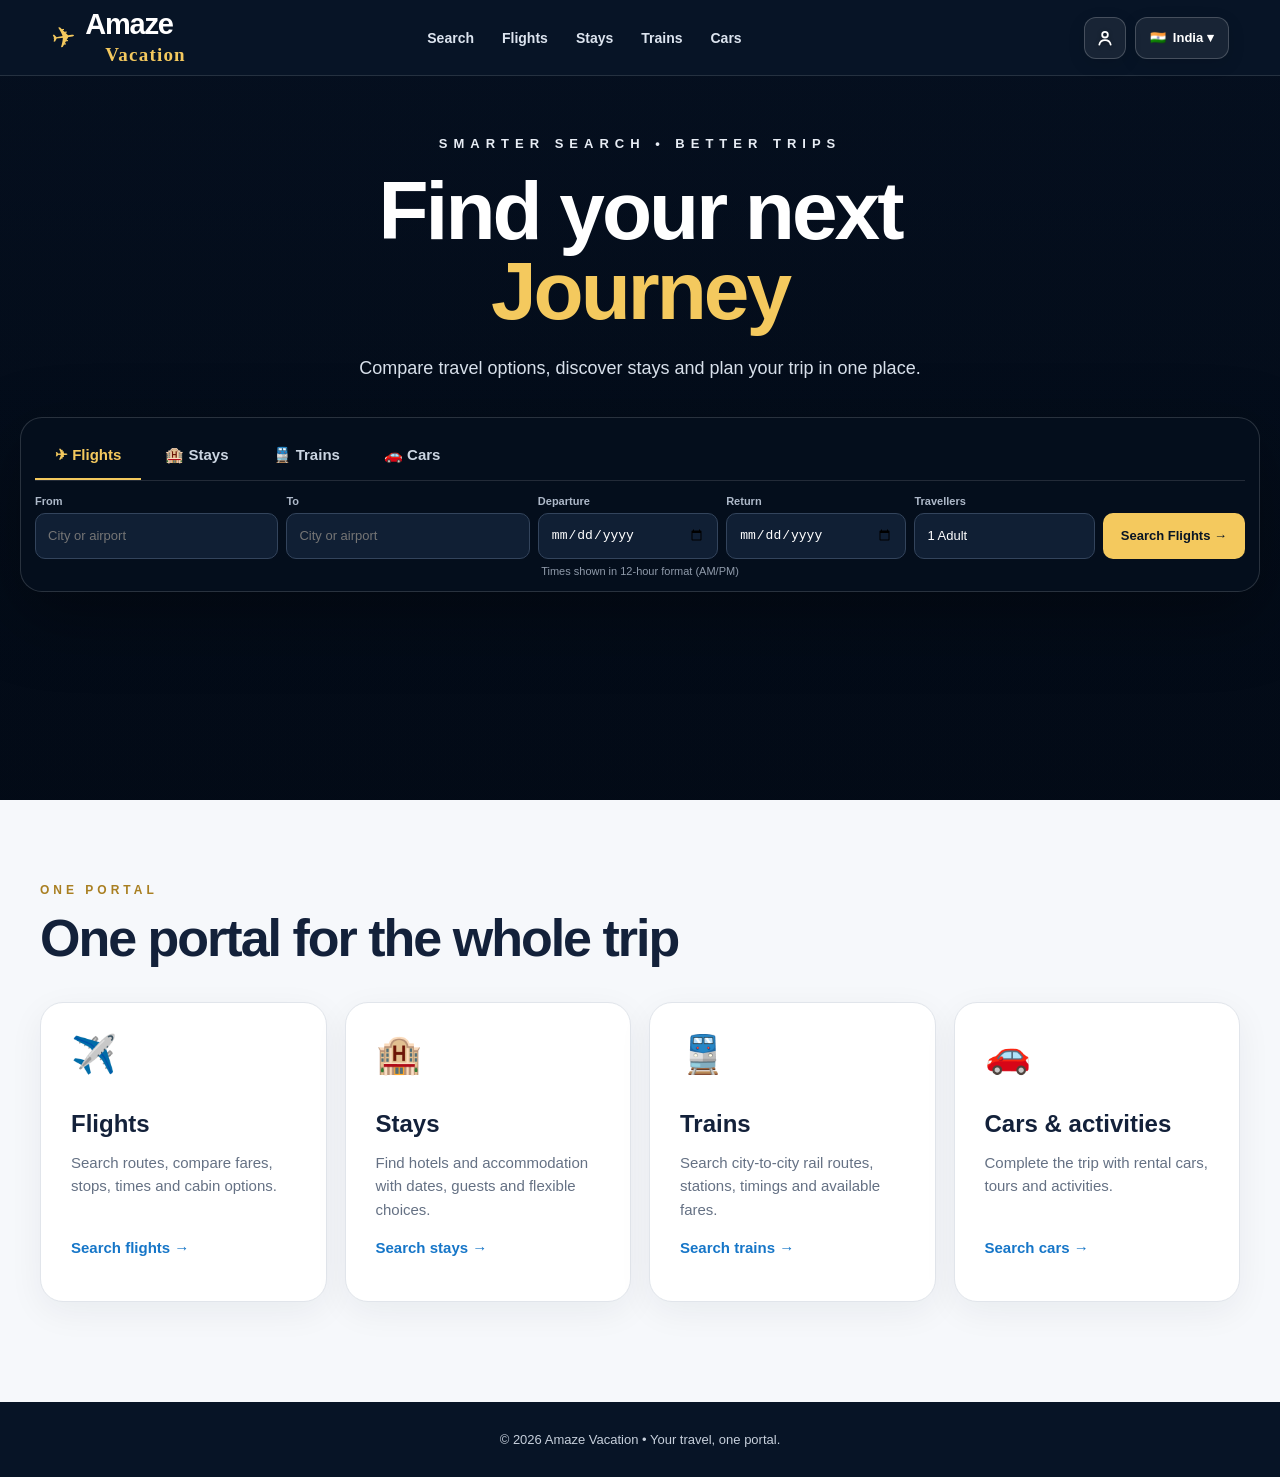
==== index.html @ cb7a3a4a "Add files via upload" ====
<!doctype html>
<html lang="en">
<head>
<meta charset="utf-8">
<meta name="viewport" content="width=device-width,initial-scale=1,viewport-fit=cover">
<title>Amaze Vacation</title>
<style>
*{box-sizing:border-box}
html{scroll-behavior:smooth}
body{margin:0;font-family:Inter,Arial,sans-serif;color:#13213a;background:#f6f8fb;overflow-x:hidden}
.header{height:76px;width:100%;position:absolute;top:0;left:0;z-index:20;background:#071426;color:#fff;border-bottom:1px solid rgba(255,255,255,.12);display:flex;align-items:center;padding:0 clamp(18px,5vw,70px)}
.brand{display:flex;align-items:center;gap:10px;text-decoration:none;color:#fff;min-width:205px}
.brand-plane{font-size:29px;color:#f4c95e;transform:rotate(-8deg)}
.brand-name{display:flex;flex-direction:column;line-height:.95}
.brand-name b{font-size:27px;letter-spacing:-1.2px;line-height:.95}
.brand-name span{font-size:15px;font-weight:800;letter-spacing:2px;color:#f4c95e;margin-top:5px;text-transform:none;line-height:1;font-family:Georgia,"Times New Roman",serif}
.nav{display:flex;gap:28px;margin:auto}
.nav a{color:#dce4ef;text-decoration:none;font-size:14px;font-weight:600}
.nav a:hover{color:#f4c95e}
.header-right{display:flex;gap:10px}
.header-right button{background:transparent;color:#fff;border:1px solid rgba(255,255,255,.18);border-radius:20px;padding:8px 13px}
.menu{display:none;margin-left:auto;border:0;background:transparent;color:#fff;font-size:28px;cursor:pointer;line-height:1;padding:8px}.menu-panel{display:none;position:fixed;top:70px;right:12px;width:min(320px,calc(100vw - 24px));z-index:200;background:rgba(7,20,38,.98);border:1px solid rgba(255,255,255,.16);border-radius:18px;box-shadow:0 24px 55px rgba(0,0,0,.42);padding:12px}.menu-panel.show{display:block}.menu-title{padding:10px 12px 8px;color:#f4c95e;font-size:11px;font-weight:800;letter-spacing:3px;text-transform:uppercase}.menu-link{display:flex;align-items:center;gap:12px;width:100%;padding:13px 12px;border:0;border-radius:11px;background:transparent;color:#edf2f8;text-decoration:none;font-size:14px;font-weight:700;text-align:left;cursor:pointer}.menu-link:hover{background:rgba(255,255,255,.08);color:#f4c95e}.menu-link span:first-child{width:26px;text-align:center;font-size:18px}.menu-divider{height:1px;background:rgba(255,255,255,.10);margin:7px 4px}

.hero{min-height:800px;padding:126px 20px 65px;position:relative;color:#fff;background:#061326;overflow:hidden}
.hero-video{position:absolute;inset:0;width:100%;height:100%;object-fit:cover;z-index:0;pointer-events:none}
.hero:before{content:"";position:absolute;inset:0;background:linear-gradient(180deg,rgba(2,8,18,.30),rgba(2,8,18,.62));z-index:1;pointer-events:none}
.hero:after{content:"";position:absolute;inset:0;background:linear-gradient(180deg,rgba(2,8,18,.04),rgba(2,8,18,.38));z-index:1;pointer-events:none}
.hero-inner{position:relative;z-index:2;max-width:1240px;margin:auto;text-align:center}
.eyebrow{margin:10px 0 20px;color:#e8edf5;font-size:13px;font-weight:700;letter-spacing:6px}
.hero h1{margin:0;font-size:clamp(48px,7vw,82px);line-height:.98;letter-spacing:-3px;font-weight:800}
.hero h1 span{color:#f4c95e}
.hero-sub{max-width:680px;margin:23px auto 34px;color:#d8e0eb;font-size:18px;line-height:1.55}

.search-card{width:100%;background:rgba(5,15,29,.94);border:1px solid rgba(255,255,255,.15);border-radius:22px;padding:14px;box-shadow:0 24px 70px rgba(0,0,0,.35);text-align:left}
.tabs{display:flex;gap:4px;border-bottom:1px solid rgba(255,255,255,.12);margin-bottom:14px}
.tab{flex:0 0 auto;border:0;background:transparent;color:#cbd5e2;padding:14px 20px;font-size:15px;font-weight:700;cursor:pointer;border-bottom:2px solid transparent}
.tab.active{color:#f4c95e;border-bottom-color:#f4c95e}
.form{display:none;gap:8px;align-items:end}
.form.active{display:grid}
.form.flights{grid-template-columns:1.35fr 1.35fr 1fr 1fr 1fr auto}
.form.stays{grid-template-columns:1.8fr 1fr 1fr 1fr auto}
.form.trains{grid-template-columns:1.25fr 1.25fr .9fr .9fr 1.05fr .95fr .95fr .95fr auto}
.form.cars{grid-template-columns:1.5fr 1fr 1fr 1fr auto}
.field label{display:block;color:#aeb9c9;font-size:11px;font-weight:700;margin-bottom:6px}
.field input,.field select{width:100%;height:46px;background:#101f34;border:1px solid #33445c;border-radius:10px;color:#fff;padding:0 12px;font-size:13px;outline:none}
.field input:focus,.field select:focus{border-color:#f4c95e}
.passenger-wrap{position:relative}.passenger-btn{width:100%;height:46px;background:#101f34;border:1px solid #33445c;border-radius:10px;color:#fff;padding:0 12px;font-size:13px;text-align:left;cursor:pointer}.passenger-btn:focus{border-color:#f4c95e;outline:none}.passenger-panel{display:none;position:absolute;top:calc(100% + 6px);left:0;width:290px;z-index:120;background:#fff;color:#14233d;border-radius:14px;border:1px solid #dce2e9;box-shadow:0 18px 40px rgba(0,0,0,.24);padding:14px}.passenger-panel.show{display:block}.passenger-row{display:flex;align-items:center;justify-content:space-between;gap:12px;padding:9px 0;border-bottom:1px solid #edf0f4}.passenger-row:last-of-type{border-bottom:0}.passenger-row strong{display:block;font-size:13px}.passenger-row small{display:block;color:#718096;font-size:10px;margin-top:2px}.passenger-row select{width:95px;height:38px;background:#f7f9fc;border:1px solid #d7dee8;border-radius:8px;color:#14233d;padding:0 8px}.senior-toggle{display:flex;align-items:center;gap:9px;font-size:12px;font-weight:700;margin-top:10px}.senior-toggle input{width:17px;height:17px;accent-color:#b78a2d}.custom-count{margin:0 0 12px;padding:0 0 12px;border-bottom:1px solid #e5e7eb}.custom-count label{display:block;font-size:14px;font-weight:700;margin-bottom:7px;color:#18263d}.custom-count input{width:100%;box-sizing:border-box;padding:13px 14px;border:1px solid #d5dbe5;border-radius:12px;background:#f8fafc;font-size:16px;color:#18263d}.custom-count input:focus{outline:2px solid rgba(226,181,75,.35);border-color:#c89b35}
.passenger-note{font-size:10px;color:#718096;line-height:1.4;margin-top:10px}.passenger-done{width:100%;margin-top:10px;height:36px;border:0;border-radius:8px;background:#f4c95e;color:#081525;font-weight:800;cursor:pointer}
.search-btn{height:46px;border:0;border-radius:10px;background:#f4c95e;color:#081525;font-size:13px;font-weight:800;padding:0 18px;white-space:nowrap;cursor:pointer}

.portal{max-width:1240px;margin:auto;padding:80px 20px 100px}
.portal-kicker{font-size:12px;letter-spacing:4px;color:#a97f21;font-weight:800}
.portal h2{font-size:clamp(36px,5vw,52px);letter-spacing:-2px;margin:10px 0 34px}
.cards{display:grid;grid-template-columns:repeat(4,1fr);gap:18px}
.card{background:#fff;border:1px solid #e1e5eb;border-radius:23px;padding:30px;min-height:300px;box-shadow:0 10px 35px rgba(20,35,58,.06)}
.card .icon{font-size:37px}
.card h3{font-size:24px;margin:34px 0 13px}
.card p{font-size:15px;line-height:1.55;color:#657184;min-height:70px;margin:0 0 18px}
.card a{color:#1676c8;font-size:15px;font-weight:800;text-decoration:none;cursor:pointer}
footer{background:#071426;color:#c7d0dc;text-align:center;padding:30px 20px;font-size:13px}

@media(max-width:900px){
 .nav{display:none}
 .header-right{display:flex;align-items:center;gap:6px;margin-left:auto}
 .menu{display:block;margin-left:2px}
 .hero{padding-top:112px;min-height:auto;padding-bottom:48px}
 .hero-inner{max-width:720px}
 .eyebrow{letter-spacing:4px;font-size:11px}
 .hero h1{font-size:clamp(46px,12vw,64px)}
 .hero-sub{font-size:16px;margin-bottom:28px}
 .form.active,.form.flights,.form.stays,.form.trains,.form.cars{grid-template-columns:1fr 1fr}
 .search-btn{width:100%}
 .cards{grid-template-columns:1fr 1fr}
}
@media(max-width:560px){
 .header{height:70px;padding:0 18px}
 .brand{min-width:0}.brand-plane{font-size:26px}.brand-name b{font-size:24px}.brand-name span{font-size:13px;letter-spacing:1.6px;font-weight:800;margin-top:4px}
 .hero{padding:102px 14px 40px}
 .eyebrow{font-size:9px;letter-spacing:3px;margin-bottom:18px}
 .hero h1{font-size:50px;letter-spacing:-2px}
 .hero-sub{font-size:15px;line-height:1.5}
 .search-card{border-radius:18px;padding:9px}
 .tabs{display:grid;grid-template-columns:repeat(4,1fr);gap:2px}
 .tab{padding:12px 4px;font-size:12px}
 .form.active,.form.flights,.form.stays,.form.trains,.form.cars{grid-template-columns:1fr;gap:9px}
 .field input,.field select,.search-btn{height:48px}
 .portal{padding:58px 18px 75px}
 .portal h2{font-size:36px}
 .cards{grid-template-columns:1fr;gap:14px}
 .card{min-height:auto;padding:27px}
 .card h3{margin-top:23px}
}

.autocomplete{position:relative;width:100%}
.suggestions{display:none;position:absolute;left:0;right:0;top:calc(100% + 5px);z-index:100;background:#fff;color:#14233d;border:1px solid #dce2e9;border-radius:13px;box-shadow:0 16px 35px rgba(0,0,0,.18);overflow:hidden;max-height:280px;overflow-y:auto}
.suggestions.show{display:block}
.suggestion{display:flex;align-items:center;gap:12px;padding:12px 14px;border-bottom:1px solid #edf0f4;cursor:pointer;text-align:left}
.suggestion:last-child{border-bottom:0}
.suggestion:hover,.suggestion.active{background:#f3f6fa}
.suggestion-icon{font-size:20px;width:28px;text-align:center}
.suggestion-main{font-size:14px;font-weight:700;line-height:1.25}
.suggestion-sub{font-size:11px;color:#718096;margin-top:3px}
@media(max-width:560px){
 .suggestions{position:absolute;max-height:245px}
 .suggestion{padding:11px 12px}
}


.first-ac-grid{display:grid;grid-template-columns:repeat(2,minmax(0,1fr));gap:10px}.first-ac-grid select,.first-ac-grid input{width:100%;padding:13px 12px;border:1px solid #dce2e9;border-radius:11px;background:#fff;color:#17233b;font:inherit}.check-option{display:flex;align-items:center;gap:8px;padding:10px 12px;border:1px solid #dce2e9;border-radius:11px;background:#fff;font-size:12px;color:#344054}.check-option input{width:auto}.first-ac-note{font-size:11px;color:#7b8798;margin-top:8px}@media(max-width:700px){.first-ac-grid{grid-template-columns:1fr}}
.time-format-note{grid-column:1/-1;text-align:center;font-size:11px;color:#8f9aaa;margin-top:-2px}

/* Passenger details for the ticket-booking step */
.booking-passenger-page{display:none;position:fixed;inset:0;z-index:500;background:rgba(4,13,27,.82);backdrop-filter:blur(5px);overflow:auto;padding:28px 14px;}
.booking-passenger-card{max-width:760px;margin:20px auto;background:#fff;color:#14233d;border-radius:20px;padding:22px;box-shadow:0 24px 60px rgba(0,0,0,.35);}
.booking-passenger-card h3{margin:0 0 6px;font-size:24px}.booking-passenger-card .booking-sub{margin:0 0 18px;color:#718096;font-size:14px}
.booking-passenger-row{display:grid;grid-template-columns:1.5fr .8fr .8fr;gap:10px;padding:14px 0;border-bottom:1px solid #e9edf2;align-items:end}
.booking-passenger-row:last-child{border-bottom:0}.booking-passenger-row label{display:block;font-size:12px;font-weight:700;color:#516174;margin-bottom:6px}
.booking-passenger-row input,.booking-passenger-row select{width:100%;height:44px;border:1px solid #d7dee7;border-radius:10px;background:#f8fafc;color:#14233d;padding:0 11px;font-size:14px;outline:none;box-sizing:border-box}
.booking-passenger-actions{display:flex;justify-content:flex-end;gap:10px;margin-top:18px}.booking-close,.booking-continue{height:46px;border-radius:10px;padding:0 20px;font-weight:800;cursor:pointer}.booking-close{background:#edf1f5;border:1px solid #d7dee7;color:#26364d}.booking-continue{background:#f4c95e;border:1px solid #e0b548;color:#14233d}
@media(max-width:620px){.booking-passenger-page{padding:12px 8px}.booking-passenger-card{padding:16px;border-radius:16px}.booking-passenger-row{grid-template-columns:1fr 1fr;}.booking-passenger-row .name-field{grid-column:1/-1}.booking-passenger-actions{flex-direction:column}.booking-close,.booking-continue{width:100%}}

/* v19 account + country controls */
.header-right{align-items:center}
.top-account,.top-country{position:relative}
.top-icon-btn,.country-btn{height:40px;display:flex;align-items:center;gap:7px;background:rgba(255,255,255,.04)!important;border:1px solid rgba(255,255,255,.18)!important;color:#fff;border-radius:20px;padding:0 12px;cursor:pointer;font-weight:700}
.top-icon-btn{width:42px;justify-content:center;padding:0;font-size:20px}
.country-btn{min-width:78px;justify-content:center;font-size:14px}
.country-menu{display:none;position:absolute;right:0;top:46px;width:260px;background:#fff;color:#17233b;border-radius:14px;padding:12px;box-shadow:0 20px 45px rgba(0,0,0,.3);border:1px solid #dce2e9;z-index:260}
.country-menu.show{display:block}
.country-menu-title{font-size:12px;font-weight:800;color:#536175;margin:2px 4px 9px}
.country-option{display:flex;align-items:center;gap:9px;padding:9px 7px;border-radius:9px;font-size:13px;font-weight:700;cursor:pointer}
.country-option:hover{background:#f3f6fa}
.country-option input{width:16px;height:16px;accent-color:#c69b3a}
.country-flag{font-size:18px}
.login-modal{display:none;position:fixed;inset:0;z-index:700;background:rgba(3,10,20,.72);backdrop-filter:blur(6px);padding:18px;overflow:auto}
.login-modal.show{display:flex;align-items:center;justify-content:center}
.login-card{width:min(440px,100%);background:#fff;color:#17233b;border-radius:22px;padding:25px;box-shadow:0 30px 80px rgba(0,0,0,.4);position:relative}
.login-card h2{margin:0 0 5px;font-size:28px}.login-card>p{margin:0 0 20px;color:#718096;font-size:13px}
.login-close{position:absolute;right:14px;top:12px;width:36px;height:36px;border:0;background:#f1f4f7;border-radius:50%;font-size:21px;cursor:pointer;color:#40516a}
.auth-socials{display:grid;grid-template-columns:1fr 1fr 1fr;gap:8px;margin-bottom:15px}
.auth-social{height:42px;border:1px solid #d8dfe8;background:#fff;border-radius:10px;font-weight:800;cursor:pointer;color:#1d2b41}
.auth-divider{display:flex;align-items:center;gap:9px;color:#98a2b3;font-size:11px;margin:14px 0}.auth-divider:before,.auth-divider:after{content:"";height:1px;background:#e4e8ee;flex:1}
.auth-field{margin-bottom:11px}.auth-field label{display:block;font-size:11px;font-weight:800;color:#526175;margin-bottom:6px}
.auth-field input,.auth-field select{width:100%;height:44px;border:1px solid #d6dde7;border-radius:10px;background:#f8fafc;color:#17233b;padding:0 11px;font-size:14px;box-sizing:border-box}
.phone-row{display:grid;grid-template-columns:120px 1fr;gap:8px}
.auth-socials{display:block}.auth-social.auth-google{width:100%;height:46px;font-size:14px}
.phone-row{position:relative;grid-template-columns:138px 1fr}.country-code-picker{position:relative;min-width:0}.country-code-trigger{width:100%;height:44px;border:1px solid #d6dde7;border-radius:10px;background:#f8fafc;color:#17233b;padding:0 9px;display:flex;align-items:center;gap:7px;font-size:14px;font-weight:800;cursor:pointer}.country-chevron{margin-left:auto;color:#68778d}.country-code-menu{position:absolute;left:0;top:49px;width:310px;max-width:calc(100vw - 70px);background:#fff;border:1px solid #d6dde7;border-radius:12px;box-shadow:0 18px 45px rgba(0,0,0,.18);padding:8px;z-index:900}.country-search{width:100%;height:40px;border:1px solid #d6dde7;border-radius:9px;padding:0 10px;box-sizing:border-box;font-size:13px;outline:none;margin-bottom:7px}.country-code-list{max-height:220px;overflow:auto}.country-code-option{display:flex;align-items:center;gap:9px;width:100%;border:0;background:#fff;padding:9px 8px;border-radius:8px;text-align:left;cursor:pointer;color:#17233b;font-size:13px}.country-code-option:hover{background:#f3f6fa}.country-code-option .cc-name{flex:1}.country-code-option .cc-code{font-weight:800;color:#68778d}.country-code-empty{padding:15px 8px;color:#718096;font-size:12px;text-align:center}
.auth-submit{width:100%;height:46px;border:0;border-radius:10px;background:#f4c95e;color:#081525;font-weight:900;cursor:pointer;margin-top:4px}
.auth-switch{text-align:center;margin:14px 0 0;font-size:12px;color:#718096}.auth-switch button{border:0;background:none;color:#9b721c;font-weight:900;cursor:pointer}
.auth-message{display:none;margin:0 0 12px;padding:9px 11px;border-radius:9px;background:#eef8f0;color:#27653a;font-size:12px;font-weight:700}
.auth-message.show{display:block}
.user-popover{display:none;position:absolute;right:0;top:46px;width:230px;background:#fff;color:#17233b;border-radius:14px;padding:10px;box-shadow:0 20px 45px rgba(0,0,0,.3);border:1px solid #dce2e9;z-index:260}
.user-popover.show{display:block}.user-popover strong{display:block;font-size:13px;padding:7px}.user-popover small{display:block;color:#718096;padding:0 7px 8px}.user-popover button{width:100%;border:0;background:#f4f6f8;border-radius:9px;padding:10px;cursor:pointer;font-weight:800;color:#29384e}
@media(max-width:900px){
 .header-right{display:flex;gap:6px;margin-left:auto}
 .header-right .country-btn{min-width:50px;padding:0 9px}
 .header-right .country-btn .country-code-label{display:none}
 .header-right .top-icon-btn{width:40px}
 .menu{margin-left:2px}
}
@media(max-width:560px){
 .header-right{gap:5px}
 .top-icon-btn,.country-btn{height:38px}
 .country-menu{right:-40px;width:245px}
 .login-card{padding:21px;border-radius:18px}
 .auth-socials{grid-template-columns:1fr}
 .phone-row{grid-template-columns:105px 1fr}
}


/* v19.1 header controls: keep account + country visible beside the mobile menu */
.header-right{position:relative;z-index:310}
.top-account,.top-country{touch-action:manipulation}
.top-icon-btn,.country-btn{touch-action:manipulation;-webkit-tap-highlight-color:transparent}
@media(max-width:560px){
 .header-right{gap:5px;margin-left:auto}
 .top-icon-btn,.country-btn{height:38px}
 .top-icon-btn{width:40px}
 .country-btn{min-width:40px;width:40px;padding:0}
 .country-btn .country-code-label{display:none}
 .country-menu{right:-36px;top:44px;width:min(250px,calc(100vw - 24px))}
 .user-popover{right:-8px;top:44px;width:min(230px,calc(100vw - 24px))}
}

/* v20 — polished top account + country controls */
.header{
  padding-left:clamp(18px,4vw,56px);
  padding-right:clamp(18px,4vw,56px);
}
.header-right{
  margin-left:auto;
  display:flex;
  align-items:center;
  justify-content:flex-end;
  gap:9px;
  flex:0 0 auto;
}
.top-account,.top-country{
  position:relative;
  display:flex;
  align-items:center;
}
.top-icon-btn,.country-btn{
  box-sizing:border-box;
  height:42px;
  min-height:42px;
  border-radius:12px!important;
  background:rgba(255,255,255,.07)!important;
  border:1px solid rgba(255,255,255,.20)!important;
  box-shadow:0 5px 18px rgba(0,0,0,.10);
  transition:background .18s ease,border-color .18s ease,transform .18s ease;
}
.top-icon-btn:hover,.country-btn:hover{
  background:rgba(255,255,255,.13)!important;
  border-color:rgba(244,201,94,.65)!important;
  transform:translateY(-1px);
}
.top-icon-btn{
  width:42px!important;
  padding:0!important;
  justify-content:center;
}
.user-svg{
  width:20px;
  height:20px;
  fill:none;
  stroke:#fff!important;
  color:#fff!important;
  stroke-width:2.15;
  stroke-linecap:round;
  stroke-linejoin:round;
  filter:drop-shadow(0 1px 2px rgba(0,0,0,.35));
}
.country-btn{
  width:auto!important;
  min-width:94px!important;
  padding:0 13px!important;
  justify-content:center;
  gap:7px;
  font-size:13px!important;
  font-weight:700;
}
.selected-flag,.country-flag{line-height:1}
.country-menu,.user-popover{
  top:50px!important;
  right:0!important;
  border-radius:14px!important;
  box-shadow:0 22px 55px rgba(0,0,0,.34)!important;
}
.country-menu{
  width:270px!important;
  padding:11px!important;
}
.country-menu-title{
  padding:5px 7px 9px;
  margin:0!important;
  border-bottom:1px solid #edf0f4;
}
.country-option{
  min-height:42px;
  padding:8px 9px!important;
  margin-top:3px;
  border-radius:10px!important;
  font-size:13px!important;
  transition:background .15s ease;
}
.country-option:hover{background:#f4f7fa!important}
.country-option input.country-check{
  appearance:none;
  -webkit-appearance:none;
  width:17px!important;
  height:17px!important;
  min-width:17px;
  margin:0!important;
  border:1.5px solid #b8c2cf;
  border-radius:50%;
  background:#fff;
  position:relative;
  cursor:pointer;
}
.country-option input.country-check:checked{
  border-color:#c69b3a;
  background:#fff;
}
.country-option input.country-check:checked:after{
  content:"";
  position:absolute;
  width:7px;
  height:7px;
  border-radius:50%;
  background:#c69b3a;
  top:3.5px;
  left:3.5px;
}
.user-popover{
  width:250px!important;
  padding:12px!important;
}
.user-popover strong{padding:7px 8px 3px!important}
.user-popover small{padding:0 8px 10px!important}
.user-popover button{
  border:1px solid #e2e7ed!important;
  background:#f6f8fa!important;
  transition:.15s ease;
}
.user-popover button:hover{
  background:#edf2f6!important;
  border-color:#cfd8e2!important;
}
@media(max-width:900px){
  .nav{display:none}
  .header-right{gap:7px}
  .country-btn{
    min-width:42px!important;
    width:42px!important;
    padding:0!important;
  }
  .country-code-label{display:none!important}
}
@media(max-width:560px){
  .header{
    height:70px;
    padding-left:14px;
    padding-right:10px;
  }
  .brand{min-width:0;gap:7px}
  .brand-plane{font-size:24px}
  .brand-name b{font-size:22px}
  .brand-name span{font-size:12px;letter-spacing:1.4px;margin-top:4px;font-weight:800}
  .header-right{gap:6px}
  .top-icon-btn,.country-btn{height:38px!important;min-height:38px}
  .top-icon-btn{width:38px!important}
  .country-btn{width:38px!important;min-width:38px!important}
  .menu{
    margin-left:2px!important;
    padding:6px!important;
    font-size:27px;
  }
  .country-menu{
    top:46px!important;
    right:-7px!important;
    width:min(270px,calc(100vw - 20px))!important;
  }
  .user-popover{
    top:46px!important;
    right:-2px!important;
    width:min(245px,calc(100vw - 20px))!important;
  }
}


/* v25 — brand lockup + reliable mobile account menu */
.brand-name{align-items:flex-start!important;line-height:1!important}
.brand-name b{display:block!important;font-size:29px!important;line-height:.92!important}
.brand-name span{display:block!important;margin-top:7px!important;margin-left:20px!important;font-size:19px!important;font-weight:900!important;letter-spacing:1.2px!important;line-height:1!important;font-family:Georgia,"Times New Roman",serif!important;color:#f4c95e!important}
.user-popover{z-index:9999!important;pointer-events:auto!important}
.top-account{z-index:10000!important;pointer-events:auto!important}
.top-icon-btn{position:relative!important;display:flex!important;align-items:center!important;justify-content:center!important;pointer-events:auto!important;z-index:10001!important;cursor:pointer!important;touch-action:manipulation!important;-webkit-tap-highlight-color:transparent}
@media(max-width:560px){
 .brand-name b{font-size:23px!important}
 .brand-name span{font-size:16px!important;margin-top:6px!important;margin-left:15px!important;letter-spacing:1px!important}
 .user-popover{z-index:9999!important}
}
</style>
</head>
<body>

<header class="header">
 <a class="brand" href="#">
  <span class="brand-plane">✈</span>
  <span class="brand-name"><b>Amaze</b><span>Vacation</span></span>
 </a>
 <nav class="nav">
  <a href="#search">Search</a><a href="#flights-card">Flights</a><a href="#stays-card">Stays</a><a href="#trains-card">Trains</a><a href="#cars-card">Cars</a>
 </nav>
 <div class="header-right">
  <div class="top-account">
   <button class="top-icon-btn" id="account-toggle" aria-label="User Login" aria-expanded="false" type="button">
    <svg class="user-svg" viewBox="0 0 24 24" aria-hidden="true" focusable="false">
      <circle cx="12" cy="8" r="3.4"></circle>
      <path d="M5.2 20c.7-3.5 3.1-5.4 6.8-5.4s6.1 1.9 6.8 5.4"></path>
    </svg>
  </button>
   <div class="user-popover" id="user-popover" aria-hidden="true">
    <strong id="account-name">Welcome</strong>
    <small id="account-status">Login to manage your trips</small>
    <div class="account-actions">
      <button id="account-login-action" type="button">Login</button>
      <button id="account-signup-action" type="button">Sign Up</button>
      <button id="account-logout-action" type="button" hidden>Logout</button>
    </div>
   </div>
  </div>
  <div class="top-country">
   <button class="country-btn" id="country-toggle" aria-label="Select country"><span id="selected-flag">🇮🇳</span><span class="country-code-label" id="selected-country-name"> India ▾</span></button>
   <div class="country-menu" id="country-menu" aria-hidden="true">
    <div class="country-menu-title">Select country</div>
    <label class="country-option"><input type="checkbox" class="country-check" value="IN" checked><span class="country-flag">🇮🇳</span><span>India (+91)</span></label>
    <label class="country-option"><input type="checkbox" class="country-check" value="US"><span class="country-flag">🇺🇸</span><span>United States (+1)</span></label>
    <label class="country-option"><input type="checkbox" class="country-check" value="GB"><span class="country-flag">🇬🇧</span><span>United Kingdom (+44)</span></label>
    <label class="country-option"><input type="checkbox" class="country-check" value="AE"><span class="country-flag">🇦🇪</span><span>UAE (+971)</span></label>
    <label class="country-option"><input type="checkbox" class="country-check" value="SG"><span class="country-flag">🇸🇬</span><span>Singapore (+65)</span></label>
    <label class="country-option"><input type="checkbox" class="country-check" value="AU"><span class="country-flag">🇦🇺</span><span>Australia (+61)</span></label>
   </div>
  </div>
 </div>
 <button class="menu" id="menu-toggle" aria-label="Menu" aria-expanded="false">☰</button>
 <div class="menu-panel" id="menu-panel" aria-hidden="true">
  <div class="menu-title">Amaze Vacation</div>
  <button class="menu-link" data-menu-tab="flights"><span>✈️</span><span>Flights</span></button>
  <button class="menu-link" data-menu-tab="stays"><span>🏨</span><span>Stays & Hotels</span></button>
  <button class="menu-link" data-menu-tab="trains"><span>🚆</span><span>Trains</span></button>
  <button class="menu-link" data-menu-tab="cars"><span>🚗</span><span>Cars & Activities</span></button>
  <div class="menu-divider"></div>
  <button class="menu-link" data-menu-action="trips"><span>🧳</span><span>My Trips</span></button>
  <button class="menu-link" data-menu-action="deals"><span>🏷️</span><span>Travel Deals</span></button>
  <button class="menu-link" data-menu-action="help"><span>❓</span><span>Help & Support</span></button>
 </div>
</header>

<section class="hero" id="search">
 <video class="hero-video" autoplay muted loop playsinline preload="auto" aria-hidden="true">
  <source src="hero-background.mp4" type="video/mp4">
 </video>
 <div class="hero-inner">
  <p class="eyebrow">SMARTER SEARCH • BETTER TRIPS</p>
  <h1>Find your next<br><span>Journey</span></h1>
  <p class="hero-sub">Compare travel options, discover stays and plan your trip in one place.</p>

  <div class="search-card">
   <div class="tabs">
    <button class="tab active" data-tab="flights">✈ Flights</button>
    <button class="tab" data-tab="stays">🏨 Stays</button>
    <button class="tab" data-tab="trains">🚆 Trains</button>
    <button class="tab" data-tab="cars">🚗 Cars</button>
   </div>

   <div class="form flights active" id="form-flights">
    <div class="field"><label>From</label><div class="autocomplete" data-type="airport"><input autocomplete="off" placeholder="City or airport"><div class="suggestions"></div></div></div>
    <div class="field"><label>To</label><div class="autocomplete" data-type="airport"><input autocomplete="off" placeholder="City or airport"><div class="suggestions"></div></div></div>
    <div class="field"><label>Departure</label><input type="date"></div>
    <div class="field"><label>Return</label><input type="date"></div>
    <div class="field"><label>Travellers</label><div class="passenger-wrap">
      <button type="button" class="passenger-btn" id="flight-passenger-btn">1 Adult</button>
      <div class="passenger-panel" id="flight-passenger-panel">
        <div class="passenger-row"><div><strong>Adults</strong></div><select id="flight-adults"></select></div>
        <div class="custom-count" id="flight-adults-custom" style="display:none"><label>Number of adults</label><input id="flight-adults-custom-input" type="number" min="11" max="50" inputmode="numeric" placeholder="Enter 11–50"></div>
        <div class="passenger-row"><div><strong>Children</strong></div><select id="flight-children"></select></div>
        <div class="custom-count" id="flight-children-custom" style="display:none"><label>Number of children</label><input id="flight-children-custom-input" type="number" min="11" max="50" inputmode="numeric" placeholder="Enter 11–50"></div>
        <div class="passenger-row"><div><strong>Senior citizen</strong></div><select id="flight-senior"></select></div>
        <div class="custom-count" id="flight-senior-custom" style="display:none"><label>Number of senior citizens</label><input id="flight-senior-custom-input" type="number" min="11" max="50" inputmode="numeric" placeholder="Enter 11–50"></div>
        <div class="passenger-note">Adults, children and senior citizens can be selected separately. Up to 10 can be selected in each category; use Custom for more.</div>
        <button type="button" class="passenger-done" id="flight-passenger-done">Done</button>
      </div>
    </div></div>
    <button class="search-btn">Search Flights →</button>
    <div class="time-format-note">Times shown in 12-hour format (AM/PM)</div>
   </div>

   <div class="form stays" id="form-stays">
    <div class="field"><label>Destination</label><div class="autocomplete" data-type="city"><input autocomplete="off" placeholder="City, country or landmark"><div class="suggestions"></div></div></div>
    <div class="field"><label>Check-in</label><input type="date"></div>
    <div class="field"><label>Check-out</label><input type="date"></div>
    <div class="field"><label>Guests</label><div class="passenger-wrap">
      <button type="button" class="passenger-btn" id="stay-passenger-btn">2 Adults</button>
      <div class="passenger-panel" id="stay-passenger-panel">
        <div class="passenger-row"><div><strong>Adults</strong></div><select id="stay-adults"></select></div>
        <div class="custom-count" id="stay-adults-custom" style="display:none"><label>Number of adults</label><input id="stay-adults-custom-input" type="number" min="11" max="50" inputmode="numeric" placeholder="Enter 11–50"></div>
        <div class="passenger-row"><div><strong>Children</strong></div><select id="stay-children"></select></div>
        <div class="custom-count" id="stay-children-custom" style="display:none"><label>Number of children</label><input id="stay-children-custom-input" type="number" min="11" max="50" inputmode="numeric" placeholder="Enter 11–50"></div>
        <div class="passenger-row"><div><strong>Senior citizen</strong></div><select id="stay-senior"></select></div>
        <div class="custom-count" id="stay-senior-custom" style="display:none"><label>Number of senior citizens</label><input id="stay-senior-custom-input" type="number" min="11" max="50" inputmode="numeric" placeholder="Enter 11–50"></div>
        <div class="passenger-note">Adults, children and senior citizens can be selected separately. Up to 10 can be selected in each category; use Custom for more.</div>
        <button type="button" class="passenger-done" id="stay-passenger-done">Done</button>
      </div>
    </div></div>
    <button class="search-btn">Search Stays →</button>
   </div>

   <div class="form trains" id="form-trains">
    <div class="field"><label>From</label><div class="autocomplete" data-type="station"><input autocomplete="off" placeholder="City or station"><div class="suggestions"></div></div></div>
    <div class="field"><label>To</label><div class="autocomplete" data-type="station"><input autocomplete="off" placeholder="City or station"><div class="suggestions"></div></div></div>
    <div class="field"><label>Journey date</label><input type="date"></div>
    <div class="field"><label>Return date</label><input type="date"></div>
    <div class="field"><label>Travellers</label><div class="passenger-wrap">
      <button type="button" class="passenger-btn" id="train-passenger-btn">1 Adult</button>
      <div class="passenger-panel" id="train-passenger-panel">
        <div class="passenger-row"><div><strong>Adults</strong></div><select id="train-adults"></select></div>
        <div class="custom-count" id="train-adults-custom" style="display:none"><label>Number of adults</label><input id="train-adults-custom-input" type="number" min="11" max="50" inputmode="numeric" placeholder="Enter 11–50"></div>
        <div class="passenger-row"><div><strong>Children</strong></div><select id="train-children"></select></div>
        <div class="custom-count" id="train-children-custom" style="display:none"><label>Number of children</label><input id="train-children-custom-input" type="number" min="11" max="50" inputmode="numeric" placeholder="Enter 11–50"></div>
        <div class="passenger-row"><div><strong>Senior citizen</strong></div><select id="train-senior"></select></div>
        <div class="custom-count" id="train-senior-custom" style="display:none"><label>Number of senior citizens</label><input id="train-senior-custom-input" type="number" min="11" max="50" inputmode="numeric" placeholder="Enter 11–50"></div>
        <div class="passenger-note">Adults, children and senior citizens can be selected separately. Up to 10 can be selected in each category; use Custom for more. Final passenger limits depend on the live railway booking provider.</div>
        <button type="button" class="passenger-done" id="train-passenger-done">Done</button>
      </div>
    </div></div>
    <div class="field"><label>Class</label><select id="train-class"><option>All Classes</option><option>1A — First AC</option><option>2A — Second AC</option><option>3A — Third AC</option><option>3E — AC 3 Economy</option><option>SL — Sleeper</option><option>CC — AC Chair Car</option><option>EC — Executive Chair Car</option><option>2S — Second Sitting</option></select></div>
    <div class="field"><label>Quota</label><select id="train-quota"><option>General</option><option>Tatkal</option><option>Premium Tatkal</option><option>Ladies</option><option>Lower Berth / Senior Citizen</option><option>Divyaang</option><option>Foreign Tourist</option></select></div>
    <div class="field"><label>Berth</label><select id="train-berth"><option>No Preference</option><option>Lower</option><option>Middle</option><option>Upper</option><option>Side Lower</option><option>Side Upper</option></select></div>
    <div class="field first-ac-only" id="first-ac-options" style="display:none;grid-column:1/-1">
      <label>1A First AC Preferences</label>
      <div class="first-ac-grid">
        <select id="first-ac-accommodation" aria-label="1A accommodation"><option>Accommodation: No Preference</option><option>Cabin — 4 Berth</option><option>Coupe — 2 Berth</option></select>
        <select id="first-ac-reservation" aria-label="1A reservation preference"><option>Reservation: No Preference</option><option>At least 1 Lower Berth</option><option>At least 2 Lower Berths</option><option>Same Cabin / Coupe for all passengers</option></select>
        <label class="check-option"><input type="checkbox" id="first-ac-auto-upgrade"> Consider for Auto Upgradation</label>
        <label class="check-option"><input type="checkbox" id="first-ac-confirm"> Book only if Confirmed Berths are allotted</label>
        <input id="first-ac-coach" placeholder="Preferred Coach (optional)" aria-label="Preferred coach">
      </div>
      <div class="first-ac-note">Cabin/coupe allocation is subject to availability and railway allotment rules.</div>
    </div>
    <button class="search-btn">Search Trains →</button>
    <div class="time-format-note">Times shown in 12-hour format (AM/PM)</div>
   </div>

   <div class="form cars" id="form-cars">
    <div class="field"><label>Pick-up</label><div class="autocomplete" data-type="city"><input autocomplete="off" placeholder="City or airport"><div class="suggestions"></div></div></div>
    <div class="field"><label>Pick-up date</label><input type="date"></div>
    <div class="field"><label>Drop-off date</label><input type="date"></div>
    <div class="field"><label>Car type</label><select><option>Any car</option><option>Economy</option><option>SUV</option></select></div>
    <button class="search-btn">Search Cars →</button>
   </div>
  </div>
 </div>
</section>

<section class="portal">
 <span class="portal-kicker">ONE PORTAL</span>
 <h2>One portal for the whole trip</h2>
 <div class="cards">
  <article class="card" id="flights-card"><div class="icon">✈️</div><h3>Flights</h3><p>Search routes, compare fares, stops, times and cabin options.</p><a data-open="flights">Search flights →</a></article>
  <article class="card" id="stays-card"><div class="icon">🏨</div><h3>Stays</h3><p>Find hotels and accommodation with dates, guests and flexible choices.</p><a data-open="stays">Search stays →</a></article>
  <article class="card" id="trains-card"><div class="icon">🚆</div><h3>Trains</h3><p>Search city-to-city rail routes, stations, timings and available fares.</p><a data-open="trains">Search trains →</a></article>
  <article class="card" id="cars-card"><div class="icon">🚗</div><h3>Cars & activities</h3><p>Complete the trip with rental cars, tours and activities.</p><a data-open="cars">Search cars →</a></article>
 </div>
</section>

<div class="login-modal" id="login-modal" aria-hidden="true">
 <div class="login-card" role="dialog" aria-modal="true" aria-labelledby="login-title">
  <button class="login-close" id="login-close" aria-label="Close">×</button>
  <h2 id="login-title">Welcome to Amaze</h2>
  <p id="login-subtitle">Login or create your account to manage trips.</p>
  <div class="auth-message" id="auth-message"></div>
  <div class="auth-socials">
   <button class="auth-social auth-google" id="google-signup" type="button">G&nbsp; Continue with Google</button>
  </div>
  <div class="auth-divider"><span>or use your phone number</span></div>
  <form id="auth-form">
   <div class="auth-field"><label for="auth-name">Full name</label><input id="auth-name" type="text" placeholder="Your name"></div>
   <div class="auth-field" id="auth-email-field"><label for="auth-email">Gmail / Email</label><input id="auth-email" type="email" placeholder="you@gmail.com"></div>
   <div class="auth-field"><label for="auth-phone">Phone number</label>
    <div class="phone-row">
     <div class="country-code-picker" id="phone-country-picker">
      <button type="button" class="country-code-trigger" id="auth-country-trigger" aria-expanded="false"><span id="auth-country-flag">🇮🇳</span><span id="auth-country-code">+91</span><span class="country-chevron">⌄</span></button>
      <div class="country-code-menu" id="auth-country-menu" hidden>
       <input id="auth-country-search" class="country-search" type="search" placeholder="Search country name or code…" autocomplete="off">
       <div class="country-code-list" id="auth-country-list"></div>
      </div>
     </div>
     <input id="auth-phone" type="tel" inputmode="tel" placeholder="Phone number">
    </div>
   </div>
   <button class="auth-submit" id="auth-submit" type="submit">Create account</button>
  </form>
  <div class="auth-switch"><span id="auth-switch-text">New to Amaze?</span> <button type="button" id="auth-mode-toggle">Create account</button></div>
 </div>
</div>

<footer>© 2026 Amaze Vacation • Your travel, one portal.</footer>

<script>
const tabs=document.querySelectorAll(".tab");
const forms=document.querySelectorAll(".form");

function activate(name){
  tabs.forEach(t=>t.classList.toggle("active",t.dataset.tab===name));
  forms.forEach(f=>f.classList.toggle("active",f.classList.contains(name)));
}
tabs.forEach(t=>t.addEventListener("click",()=>activate(t.dataset.tab)));
document.querySelectorAll("[data-open]").forEach(a=>a.addEventListener("click",()=>{
  activate(a.dataset.open);
  document.getElementById("search").scrollIntoView({behavior:"smooth"});
}));

// Mobile menu
const menuToggle=document.getElementById("menu-toggle");
const menuPanel=document.getElementById("menu-panel");
function closeMenu(){menuPanel.classList.remove("show");menuPanel.setAttribute("aria-hidden","true");menuToggle.setAttribute("aria-expanded","false");}
menuToggle.addEventListener("click",e=>{e.stopPropagation();const open=!menuPanel.classList.contains("show");menuPanel.classList.toggle("show",open);menuPanel.setAttribute("aria-hidden",String(!open));menuToggle.setAttribute("aria-expanded",String(open));});
document.querySelectorAll("[data-menu-tab]").forEach(btn=>btn.addEventListener("click",()=>{activate(btn.dataset.menuTab);closeMenu();document.getElementById("search").scrollIntoView({behavior:"smooth"});}));
document.querySelectorAll("[data-menu-action]").forEach(btn=>btn.addEventListener("click",()=>{
  const action=btn.dataset.menuAction; closeMenu();
  if(action==='trips') alert("My Trips will show your bookings and trip details.");
  if(action==='deals') alert("Travel Deals will show available offers and fare deals.");
  if(action==='help') alert("Help & Support: booking, payments, cancellations and travel assistance.");
}));
document.addEventListener("click",e=>{if(menuPanel.classList.contains("show")&&!menuPanel.contains(e.target)&&e.target!==menuToggle)closeMenu();});

/* Global location databases
   Airports: OpenFlights global airport dataset (city, country, IATA/ICAO).
   Indian trains: Indian-Railway-Data station directory (station code, name, state).
   Data is fetched once and cached locally; the small fallback list keeps the UI usable if a source is unavailable.
*/
const SOURCES={
 airport:'https://raw.githubusercontent.com/jpatokal/openflights/master/data/airports.dat',
 station:'https://raw.githubusercontent.com/prasenjit-27/Indian-Railway-Data/main/stations.json'
};
const DATA={airport:[],station:[],city:[]};
const FALLBACK={
 airport:[
  ['Delhi','DEL','India','✈️'],['Mumbai','BOM','India','✈️'],['Bengaluru','BLR','India','✈️'],['Hyderabad','HYD','India','✈️'],
  ['Chennai','MAA','India','✈️'],['Kolkata','CCU','India','✈️'],['Goa','GOI','India','✈️'],['Dubai','DXB','United Arab Emirates','✈️'],
  ['Singapore','SIN','Singapore','✈️'],['London','LHR','United Kingdom','✈️'],['Paris','CDG','France','✈️'],['New York','JFK','United States','✈️']
 ],
 station:[
  ['New Delhi','NDLS','Delhi','🚆'],['Mumbai Central','MMCT','Maharashtra','🚆'],['Howrah','HWH','West Bengal','🚆'],
  ['Chhatrapati Shivaji Maharaj Terminus','CSMT','Maharashtra','🚆'],['Kanpur Central','CNB','Uttar Pradesh','🚆'],['Jaipur','JP','Rajasthan','🚆']
 ]
};
DATA.airport=[...FALLBACK.airport]; DATA.station=[...FALLBACK.station];
const airportSeen=new Set();
const citySeen=new Set();
function rebuildCities(){
 DATA.city=[]; citySeen.clear();
 for(const a of DATA.airport){
   const key=(a[0]+'|'+a[1]).toLowerCase();
   if(!citySeen.has(key)){citySeen.add(key);DATA.city.push([a[0],a[1],'','🏨']);}
 }
}
rebuildCities();
function parseCSVLine(line){
 const out=[];let cur='',q=false;
 for(let i=0;i<line.length;i++){const c=line[i];if(c==='"'){if(q&&line[i+1]==='"'){cur+='"';i++;}else q=!q;}else if(c===','&&!q){out.push(cur);cur='';}else cur+=c;}out.push(cur);return out;}
async function loadLocations(){
 try{
  const [aRes,sRes]=await Promise.all([fetch(SOURCES.airport,{cache:'force-cache'}),fetch(SOURCES.station,{cache:'force-cache'})]);
  if(aRes.ok){
   const txt=await aRes.text();
   const parsed=[]; const seen=new Set();
   txt.split(/\r?\n/).forEach(line=>{
    if(!line.trim())return; const x=parseCSVLine(line); const city=x[2],country=x[3],iata=x[4],icao=x[5],name=x[1];
    if(!city||!country||(!iata&&!icao))return;
    const key=(city+'|'+country+'|'+(iata||icao)).toLowerCase(); if(seen.has(key))return; seen.add(key);
    parsed.push([city,iata||icao,country,'✈️',name,icao]);
   });
   if(parsed.length>500) DATA.airport=parsed;
  }
  if(sRes.ok){
   const arr=await sRes.json(); const parsed=[]; const seen=new Set();
   for(const s of arr){const name=s.name||'',code=s.code||'',state=s.state||'',address=s.address||''; if(!name||!code)continue; const key=(name+'|'+code).toLowerCase(); if(seen.has(key))continue; seen.add(key); parsed.push([name,code,state||address||'India','🚆']);}
   if(parsed.length>1000) DATA.station=parsed;
  }
  rebuildCities();
  localStorage.setItem('amaze_airports_v1',JSON.stringify(DATA.airport));
  localStorage.setItem('amaze_stations_v1',JSON.stringify(DATA.station));
 }catch(e){
  try{
   const a=JSON.parse(localStorage.getItem('amaze_airports_v1')||'null'); if(Array.isArray(a)&&a.length>500) DATA.airport=a;
   const s=JSON.parse(localStorage.getItem('amaze_stations_v1')||'null'); if(Array.isArray(s)&&s.length>1000) DATA.station=s;
   rebuildCities();
  }catch(_){/* fallback remains */}
 }
}
loadLocations();

const REMOTE_GEO={cities:new Map(),countries:new Map()};
const REMOTE_GEO_URL='https://countries.dev';
async function fetchWorldCities(query){
  const q=query.trim(); if(q.length<2) return [];
  const key=q.toLowerCase(); if(REMOTE_GEO.cities.has(key)) return REMOTE_GEO.cities.get(key);
  try{
    const r=await fetch(`${REMOTE_GEO_URL}/cities?q=${encodeURIComponent(q)}&limit=10`,{cache:'force-cache'});
    if(!r.ok) return [];
    const data=await r.json();
    const arr=(Array.isArray(data)?data:(data.data||data.cities||[])).map(x=>[
      x.name||x.city||x.cityName||'',
      '',
      x.countryName||x.country||x.country_name||x.countryCode||'',
      '🏙️',
      x.adminName||x.admin||x.region||x.state||''
    ]).filter(x=>x[0]);
    REMOTE_GEO.cities.set(key,arr); return arr;
  }catch(_){return []}
}
async function fetchWorldCountries(query){
  const q=query.trim(); if(q.length<2) return [];
  const key=q.toLowerCase(); if(REMOTE_GEO.countries.has(key)) return REMOTE_GEO.countries.get(key);
  try{
    const r=await fetch(`${REMOTE_GEO_URL}/name/${encodeURIComponent(q)}`,{cache:'force-cache'});
    if(!r.ok) return [];
    const data=await r.json();
    const arr=(Array.isArray(data)?data:(data.data||[])).map(x=>[
      x.name||'', x.alpha2Code||x.cca2||'', x.region||'', '🌍', x.capital||''
    ]).filter(x=>x[0]);
    REMOTE_GEO.countries.set(key,arr); return arr;
  }catch(_){return []}
}
function setupAutocomplete(box){
  const type=box.dataset.type, input=box.querySelector('input'), list=box.querySelector('.suggestions');
  let active=-1, timer=null, requestId=0;
  const isWorldSearch=type==='city';
  function localMatches(q){
    const query=q.trim().toLowerCase();
    return DATA[type].filter(x=>(x[0]+' '+x[1]+' '+x[2]+' '+(x[4]||'')+' '+(x[5]||'')).toLowerCase().includes(query)).slice(0,8);
  }
  function draw(matches){
    list.innerHTML='';
    matches.slice(0,10).forEach((x,i)=>{
      const row=document.createElement('div'); row.className='suggestion';
      const label=x[1] ? `${x[0]} (${x[1]})` : x[0];
      const sub=x[2]||''; const extra=x[4] ? ` • ${x[4]}` : '';
      row.innerHTML=`<span class="suggestion-icon">${x[3]||'🏙️'}</span><span><div class="suggestion-main">${esc(label)}</div><div class="suggestion-sub">${esc(sub+extra)}</div></span>`;
      row.addEventListener('mousedown',e=>{
        e.preventDefault();
        input.value=x[1] ? `${x[0]} (${x[1]})` : x[0];
        input.dataset.code=x[1]||''; input.dataset.country=x[2]||'';
        list.classList.remove('show');
      });
      list.appendChild(row);
    });
    list.classList.toggle('show',matches.length>0); active=-1;
  }
  async function render(q=''){
    const query=q.trim();
    if(!query){draw(localMatches(''));return;}
    const id=++requestId;
    let matches=localMatches(query);
    if(isWorldSearch && query.length>=2){
      const [cities,countries]=await Promise.all([fetchWorldCities(query),fetchWorldCountries(query)]);
      if(id!==requestId)return;
      const seen=new Set(matches.map(x=>(x[0]+'|'+x[1]+'|'+x[2]).toLowerCase()));
      for(const x of countries.concat(cities)){
        const k=(x[0]+'|'+x[1]+'|'+x[2]).toLowerCase();
        if(!seen.has(k)){seen.add(k);matches.push(x)}
      }
    }
    draw(matches);
  }
  input.addEventListener('focus',()=>render(input.value));
  input.addEventListener('input',()=>{clearTimeout(timer);timer=setTimeout(()=>render(input.value),120)});
  input.addEventListener('keydown',e=>{
    const rows=[...list.querySelectorAll('.suggestion')];
    if(!list.classList.contains('show')||!rows.length)return;
    if(e.key==='ArrowDown'){e.preventDefault();active=(active+1)%rows.length;}
    if(e.key==='ArrowUp'){e.preventDefault();active=(active-1+rows.length)%rows.length;}
    if(e.key==='Enter'&&active>=0){e.preventDefault();rows[active].dispatchEvent(new MouseEvent('mousedown'));return;}
    if(e.key==='Escape')list.classList.remove('show');
    rows.forEach((r,i)=>r.classList.toggle('active',i===active));
  });
  document.addEventListener('mousedown',e=>{if(!box.contains(e.target))list.classList.remove('show')});
}
document.querySelectorAll('.autocomplete').forEach(setupAutocomplete);
document.querySelectorAll(".autocomplete").forEach(setupAutocomplete);
// Customer-facing travel times: always display 12-hour format with AM/PM.
function formatTravelTime(time, dateOnly=false){
  if(!time) return "";
  const m=String(time).trim().match(/^(\d{1,2}):(\d{2})/);
  if(!m) return time;
  let h=Number(m[1]), min=m[2];
  const suffix=h>=12?"PM":"AM";
  h=h%12||12;
  return `${String(h).padStart(2,"0")}:${min} ${suffix}`;
}
function formatTravelTimeRange(departure, arrival, nextDay=false){
  const d=formatTravelTime(departure), a=formatTravelTime(arrival);
  return nextDay ? `${d} → ${a} +1 day` : `${d} → ${a}`;
}
// Use these helpers whenever live flight/train API results are rendered:
// formatTravelTime(apiTime) or formatTravelTimeRange(depTime, arrTime, isNextDay).

const flightAdults=document.getElementById("flight-adults");
const flightChildren=document.getElementById("flight-children");
const flightSenior=document.getElementById("flight-senior");
for(let i=1;i<=10;i++){
  flightAdults.insertAdjacentHTML("beforeend",`<option value="${i}">${i}</option>`);
  flightChildren.insertAdjacentHTML("beforeend",`<option value="${i}">${i}</option>`);
  flightSenior.insertAdjacentHTML("beforeend",`<option value="${i}">${i}</option>`);
}
flightChildren.insertAdjacentHTML("afterbegin",`<option value="0" selected>0</option>`);
flightSenior.insertAdjacentHTML("afterbegin",`<option value="0" selected>0</option>`);
flightAdults.insertAdjacentHTML("beforeend",`<option value="custom">Custom</option>`);
flightChildren.insertAdjacentHTML("beforeend",`<option value="custom">Custom</option>`);
flightSenior.insertAdjacentHTML("beforeend",`<option value="custom">Custom</option>`);
const flightAdultsCustom=document.getElementById("flight-adults-custom");
const flightChildrenCustom=document.getElementById("flight-children-custom");
const flightSeniorCustom=document.getElementById("flight-senior-custom");
const flightAdultsCustomInput=document.getElementById("flight-adults-custom-input");
const flightChildrenCustomInput=document.getElementById("flight-children-custom-input");
const flightSeniorCustomInput=document.getElementById("flight-senior-custom-input");
const flightPassengerBtn=document.getElementById("flight-passenger-btn");
const flightPassengerPanel=document.getElementById("flight-passenger-panel");
function flightPassengerCount(select,input,fallback){
  if(select.value==='custom'){
    const n=Number(input.value);
    return Number.isFinite(n) && n>=11 ? Math.min(50,Math.floor(n)) : fallback;
  }
  return Number(select.value||fallback);
}
function syncFlightCustom(select,box,input){
  const isCustom=select.value==='custom';
  box.style.display=isCustom?'block':'none';
  if(isCustom && !input.value) input.value='11';
}
function updateFlightPassengerSummary(){
  const a=flightPassengerCount(flightAdults,flightAdultsCustomInput,1);
  const c=flightPassengerCount(flightChildren,flightChildrenCustomInput,0);
  const sc=flightPassengerCount(flightSenior,flightSeniorCustomInput,0);
  const parts=[`${a} Adult${a===1?'':'s'}`];
  if(c) parts.push(`${c} Child${c===1?'':'ren'}`);
  if(sc) parts.push(`${sc} Senior${sc===1?'':'s'}`);
  flightPassengerBtn.textContent=parts.join(", ");
}
flightPassengerBtn.addEventListener("click",()=>flightPassengerPanel.classList.toggle("show"));
flightAdults.addEventListener("change",()=>{syncFlightCustom(flightAdults,flightAdultsCustom,flightAdultsCustomInput);updateFlightPassengerSummary();});
flightChildren.addEventListener("change",()=>{syncFlightCustom(flightChildren,flightChildrenCustom,flightChildrenCustomInput);updateFlightPassengerSummary();});
flightSenior.addEventListener("change",()=>{syncFlightCustom(flightSenior,flightSeniorCustom,flightSeniorCustomInput);updateFlightPassengerSummary();});
[flightAdultsCustomInput,flightChildrenCustomInput,flightSeniorCustomInput].forEach(el=>el.addEventListener("input",updateFlightPassengerSummary));
document.getElementById("flight-passenger-done").addEventListener("click",()=>flightPassengerPanel.classList.remove("show"));
syncFlightCustom(flightAdults,flightAdultsCustom,flightAdultsCustomInput);
syncFlightCustom(flightChildren,flightChildrenCustom,flightChildrenCustomInput);
syncFlightCustom(flightSenior,flightSeniorCustom,flightSeniorCustomInput);

const stayAdults=document.getElementById("stay-adults");
const stayChildren=document.getElementById("stay-children");
const staySenior=document.getElementById("stay-senior");
for(let i=1;i<=10;i++) stayAdults.insertAdjacentHTML("beforeend",`<option value="${i}"${i===2?' selected':''}>${i}</option>`);
for(let i=1;i<=10;i++) stayChildren.insertAdjacentHTML("beforeend",`<option value="${i}">${i}</option>`);
stayChildren.insertAdjacentHTML("afterbegin",`<option value="0" selected>0</option>`);
for(let i=1;i<=10;i++) staySenior.insertAdjacentHTML("beforeend",`<option value="${i}">${i}</option>`);
staySenior.insertAdjacentHTML("afterbegin",`<option value="0" selected>0</option>`);
stayAdults.insertAdjacentHTML("beforeend",`<option value="custom">Custom</option>`);
stayChildren.insertAdjacentHTML("beforeend",`<option value="custom">Custom</option>`);
staySenior.insertAdjacentHTML("beforeend",`<option value="custom">Custom</option>`);
const stayAdultsCustom=document.getElementById("stay-adults-custom");
const stayChildrenCustom=document.getElementById("stay-children-custom");
const staySeniorCustom=document.getElementById("stay-senior-custom");
const stayAdultsCustomInput=document.getElementById("stay-adults-custom-input");
const stayChildrenCustomInput=document.getElementById("stay-children-custom-input");
const staySeniorCustomInput=document.getElementById("stay-senior-custom-input");
const stayPassengerBtn=document.getElementById("stay-passenger-btn");
const stayPassengerPanel=document.getElementById("stay-passenger-panel");
function updateStayPassengerSummary(){
  const a=selectedPassengerCount(stayAdults,stayAdultsCustomInput,2);
  const c=selectedPassengerCount(stayChildren,stayChildrenCustomInput,0);
  const sc=selectedPassengerCount(staySenior,staySeniorCustomInput,0);
  const parts=[`${a} Adult${a===1?'':'s'}`];
  if(c) parts.push(`${c} Child${c===1?'':'ren'}`);
  if(sc) parts.push(`${sc} Senior${sc===1?'':'s'}`);
  stayPassengerBtn.textContent=parts.join(", ");
}
stayPassengerBtn.addEventListener("click",()=>stayPassengerPanel.classList.toggle("show"));
stayAdults.addEventListener("change",()=>{syncCustomPassenger(stayAdults,stayAdultsCustom,stayAdultsCustomInput);updateStayPassengerSummary();});
stayChildren.addEventListener("change",()=>{syncCustomPassenger(stayChildren,stayChildrenCustom,stayChildrenCustomInput);updateStayPassengerSummary();});
staySenior.addEventListener("change",()=>{syncCustomPassenger(staySenior,staySeniorCustom,staySeniorCustomInput);updateStayPassengerSummary();});
[stayAdultsCustomInput,stayChildrenCustomInput,staySeniorCustomInput].forEach(el=>el.addEventListener("input",updateStayPassengerSummary));
document.getElementById("stay-passenger-done").addEventListener("click",()=>stayPassengerPanel.classList.remove("show"));
syncCustomPassenger(stayAdults,stayAdultsCustom,stayAdultsCustomInput);
syncCustomPassenger(stayChildren,stayChildrenCustom,stayChildrenCustomInput);
syncCustomPassenger(staySenior,staySeniorCustom,staySeniorCustomInput);

const trainAdults=document.getElementById("train-adults");
const trainChildren=document.getElementById("train-children");
const trainSenior=document.getElementById("train-senior");
for(let i=1;i<=10;i++){
  trainAdults.insertAdjacentHTML("beforeend",`<option value="${i}">${i}</option>`);
  trainChildren.insertAdjacentHTML("beforeend",`<option value="${i}">${i}</option>`);
}
trainAdults.insertAdjacentHTML("beforeend",`<option value="custom">Custom</option>`);
trainChildren.insertAdjacentHTML("afterbegin",`<option value="0" selected>0</option>`);
trainChildren.insertAdjacentHTML("beforeend",`<option value="custom">Custom</option>`);
for(let i=1;i<=10;i++) trainSenior.insertAdjacentHTML("beforeend",`<option value="${i}">${i}</option>`);
trainSenior.insertAdjacentHTML("afterbegin",`<option value="0" selected>0</option>`);
trainSenior.insertAdjacentHTML("beforeend",`<option value="custom">Custom</option>`);
const trainAdultsCustom=document.getElementById("train-adults-custom");
const trainChildrenCustom=document.getElementById("train-children-custom");
const trainAdultsCustomInput=document.getElementById("train-adults-custom-input");
const trainChildrenCustomInput=document.getElementById("train-children-custom-input");
const trainSeniorCustom=document.getElementById("train-senior-custom");
const trainSeniorCustomInput=document.getElementById("train-senior-custom-input");
const trainPassengerBtn=document.getElementById("train-passenger-btn");
const trainPassengerPanel=document.getElementById("train-passenger-panel");
function selectedPassengerCount(select,input,fallback){
  if(select.value==='custom'){
    const n=Number(input.value);
    return Number.isFinite(n) && n>=11 ? Math.min(50,Math.floor(n)) : fallback;
  }
  return Number(select.value||fallback);
}
function syncCustomPassenger(select,box,input){
  const isCustom=select.value==='custom';
  box.style.display=isCustom?'block':'none';
  if(isCustom && !input.value) input.value='11';
}
function updateTrainPassengerSummary(){
  const a=selectedPassengerCount(trainAdults,trainAdultsCustomInput,1);
  const c=selectedPassengerCount(trainChildren,trainChildrenCustomInput,0);
  const sc=selectedPassengerCount(trainSenior,trainSeniorCustomInput,0);
  const parts=[`${a} Adult${a===1?'':'s'}`];
  if(c) parts.push(`${c} Child${c===1?'':'ren'}`);
  if(sc) parts.push(`${sc} Senior${sc===1?'':'s'}`);
  trainPassengerBtn.textContent=parts.join(", ");
}
trainPassengerBtn.addEventListener("click",()=>trainPassengerPanel.classList.toggle("show"));
trainAdults.addEventListener("change",()=>{syncCustomPassenger(trainAdults,trainAdultsCustom,trainAdultsCustomInput);updateTrainPassengerSummary();});
trainChildren.addEventListener("change",()=>{syncCustomPassenger(trainChildren,trainChildrenCustom,trainChildrenCustomInput);updateTrainPassengerSummary();});
trainSenior.addEventListener("change",()=>{syncCustomPassenger(trainSenior,trainSeniorCustom,trainSeniorCustomInput);updateTrainPassengerSummary();});
[trainAdultsCustomInput,trainChildrenCustomInput,trainSeniorCustomInput].forEach(el=>el.addEventListener("input",updateTrainPassengerSummary));
document.getElementById("train-passenger-done").addEventListener("click",()=>trainPassengerPanel.classList.remove("show"));
syncCustomPassenger(trainAdults,trainAdultsCustom,trainAdultsCustomInput);
syncCustomPassenger(trainChildren,trainChildrenCustom,trainChildrenCustomInput);
syncCustomPassenger(trainSenior,trainSeniorCustom,trainSeniorCustomInput);
document.addEventListener("mousedown",e=>{
  if(!e.target.closest("#train-passenger-panel") && !e.target.closest("#train-passenger-btn")) trainPassengerPanel.classList.remove("show");
  if(!e.target.closest("#flight-passenger-panel") && !e.target.closest("#flight-passenger-btn")) flightPassengerPanel.classList.remove("show");
  if(!e.target.closest("#stay-passenger-panel") && !e.target.closest("#stay-passenger-btn")) stayPassengerPanel.classList.remove("show");
});


const trainClass=document.getElementById("train-class");
const firstAcOptions=document.getElementById("first-ac-options");
function toggleFirstAc(){ firstAcOptions.style.display = trainClass.value.startsWith("1A") ? "block" : "none"; }
trainClass.addEventListener("change",toggleFirstAc); toggleFirstAc();

// Ticket-booking passenger details: age and gender are selected here, not in the traveller summary.
const bookingPage=document.getElementById("booking-passenger-page");
const bookingList=document.getElementById("booking-passenger-list");
const trainSearchBtn=[...document.querySelectorAll("#form-trains .search-btn")][0];

function goToResults(type){
  const form=document.getElementById(`form-${type}`);
  if(!form) return;
  const values=[];
  form.querySelectorAll('input,select').forEach(el=>{
    if(el.type==='checkbox') return;
    if(el.value && el.id && !el.id.includes('-custom-input')) values.push(`${encodeURIComponent(el.id)}=${encodeURIComponent(el.value)}`);
  });
  const url=`${type}-results.html?${values.join('&')}`;
  window.location.href=url;
}
const flightSearchBtn=document.querySelector('#form-flights .search-btn');
const staySearchBtn=document.querySelector('#form-stays .search-btn');
if(flightSearchBtn) flightSearchBtn.addEventListener('click',()=>goToResults('flights'));
if(staySearchBtn) staySearchBtn.addEventListener('click',()=>goToResults('stays'));

function addPassengerFields(label,index){
  const row=document.createElement("div"); row.className="booking-passenger-row";
  row.innerHTML=`
    <div class="name-field"><label>${label} ${index}</label><input type="text" placeholder="Full name" autocomplete="name"></div>
    <div><label>Age</label><select><option value="">Select age</option>${Array.from({length:100},(_,i)=>`<option>${i+1}</option>`).join("")}</select></div>
    <div><label>Gender</label><select><option value="">Select</option><option>Male</option><option>Female</option><option>Other</option></select></div>`;
  bookingList.appendChild(row);
}
function openBookingPassengerPage(){
  bookingList.innerHTML="";
  const a=selectedPassengerCount(trainAdults,trainAdultsCustomInput,1), c=selectedPassengerCount(trainChildren,trainChildrenCustomInput,0), sc=selectedPassengerCount(trainSenior,trainSeniorCustomInput,0);
  for(let i=1;i<=a;i++) addPassengerFields("Adult",i);
  for(let i=1;i<=c;i++) addPassengerFields("Child",i);
  for(let i=1;i<=sc;i++) addPassengerFields("Senior Citizen",i);
  bookingPage.style.display="block"; bookingPage.setAttribute("aria-hidden","false"); document.body.style.overflow="hidden";
}
function closeBookingPassengerPage(){bookingPage.style.display="none";bookingPage.setAttribute("aria-hidden","true");document.body.style.overflow="";}
if(trainSearchBtn) trainSearchBtn.addEventListener("click",()=>goToResults('trains'));
document.getElementById("booking-close").addEventListener("click",closeBookingPassengerPage);
document.getElementById("booking-continue").addEventListener("click",()=>{ alert("Passenger details saved for the ticket-booking step."); });

// v22 account, signup, Google + searchable phone country code
(function(){
 const modal=document.getElementById('login-modal'), closeBtn=document.getElementById('login-close');
 const accountToggle=document.getElementById('account-toggle'), pop=document.getElementById('user-popover');
 const countryMenu=document.getElementById('country-menu');
 const loginAction=document.getElementById('account-login-action'), signupAction=document.getElementById('account-signup-action'), logoutAction=document.getElementById('account-logout-action');
 const form=document.getElementById('auth-form'), modeBtn=document.getElementById('auth-mode-toggle');
 const title=document.getElementById('login-title'), sub=document.getElementById('login-subtitle'), submit=document.getElementById('auth-submit');
 const msg=document.getElementById('auth-message'), nameInput=document.getElementById('auth-name'), emailInput=document.getElementById('auth-email');
 const googleBtn=document.getElementById('google-signup');
 let signupMode=false;
 const getUser=()=>{try{return JSON.parse(localStorage.getItem('amazeUser')||'null')}catch(e){return null}};
 function refreshAccount(){const u=getUser();document.getElementById('account-name').textContent=u?(u.name||'Amaze Traveller'):'Welcome';document.getElementById('account-status').textContent=u?('Signed in with '+(u.email||u.phone||'account')):'Login to manage your trips';if(loginAction)loginAction.hidden=!!u;if(signupAction)signupAction.hidden=!!u;if(logoutAction)logoutAction.hidden=!u;}
 function openAuth(){modal.classList.add('show');modal.setAttribute('aria-hidden','false');pop.classList.remove('show');setTimeout(()=>{if(signupMode)nameInput.focus();else emailInput.focus()},50);}
 function closeAuth(){modal.classList.remove('show');modal.setAttribute('aria-hidden','true');msg.classList.remove('show');}
 function setMode(signup){signupMode=signup;title.textContent=signup?'Create your Amaze account':'Welcome to Amaze';sub.textContent=signup?'Sign up with Google, Gmail/email, or phone number.':'Login with your email or phone number.';nameInput.required=signup;emailInput.required=signup;document.getElementById('auth-phone').required=!signup;submit.textContent=signup?'Create account':'Continue';document.getElementById('auth-switch-text').textContent=signup?'Already have an account?':'New to Amaze?';modeBtn.textContent=signup?'Login':'Create account';googleBtn.hidden=!signup;}
 function setAccountMenu(open){
   if(!accountToggle || !pop) return;
   if(open && countryMenu) countryMenu.classList.remove('show');
   pop.classList.toggle('show',!!open);
   pop.setAttribute('aria-hidden',String(!open));
   accountToggle.setAttribute('aria-expanded',String(!!open));
 }
 function toggleAccountMenu(e){
   if(e){e.preventDefault();e.stopPropagation();}
   setAccountMenu(!pop.classList.contains('show'));
 }
 // Use pointerdown for reliable mouse + touch activation, with click as a keyboard fallback.
 accountToggle?.addEventListener('pointerdown',toggleAccountMenu,{passive:false});
 accountToggle?.addEventListener('keydown',e=>{if(e.key==='Enter'||e.key===' '){toggleAccountMenu(e);}});
 pop?.addEventListener('pointerdown',e=>e.stopPropagation());
 loginAction?.addEventListener('click',e=>{e.preventDefault();e.stopPropagation();setMode(false);openAuth();});
 signupAction?.addEventListener('click',e=>{e.preventDefault();e.stopPropagation();setMode(true);openAuth();});
 logoutAction?.addEventListener('click',e=>{e.preventDefault();e.stopPropagation();localStorage.removeItem('amazeUser');refreshAccount();setAccountMenu(false);});
 closeBtn?.addEventListener('click',closeAuth);modal?.addEventListener('click',e=>{if(e.target===modal)closeAuth();});modeBtn?.addEventListener('click',()=>setMode(!signupMode));
 googleBtn?.addEventListener('click',()=>{msg.textContent='Google signup is selected. Connect your Google OAuth client to enable live Google authentication.';msg.classList.add('show');});
 // Searchable phone country-code picker
 const trigger=document.getElementById('auth-country-trigger'), menu=document.getElementById('auth-country-menu'), search=document.getElementById('auth-country-search'), list=document.getElementById('auth-country-list');
 const countries=[['IN','India','+91'],['US','United States','+1'],['GB','United Kingdom','+44'],['AE','United Arab Emirates','+971'],['SG','Singapore','+65'],['AU','Australia','+61'],['CA','Canada','+1'],['NZ','New Zealand','+64'],['DE','Germany','+49'],['FR','France','+33'],['IT','Italy','+39'],['ES','Spain','+34'],['NL','Netherlands','+31'],['CH','Switzerland','+41'],['SE','Sweden','+46'],['NO','Norway','+47'],['DK','Denmark','+45'],['FI','Finland','+358'],['IE','Ireland','+353'],['PT','Portugal','+351'],['BR','Brazil','+55'],['MX','Mexico','+52'],['AR','Argentina','+54'],['CL','Chile','+56'],['CO','Colombia','+57'],['JP','Japan','+81'],['CN','China','+86'],['KR','South Korea','+82'],['TH','Thailand','+66'],['MY','Malaysia','+60'],['ID','Indonesia','+62'],['PH','Philippines','+63'],['VN','Vietnam','+84'],['PK','Pakistan','+92'],['BD','Bangladesh','+880'],['LK','Sri Lanka','+94'],['NP','Nepal','+977'],['SA','Saudi Arabia','+966'],['QA','Qatar','+974'],['KW','Kuwait','+965'],['OM','Oman','+968'],['BH','Bahrain','+973'],['IL','Israel','+972'],['TR','Türkiye','+90'],['ZA','South Africa','+27'],['NG','Nigeria','+234'],['KE','Kenya','+254'],['EG','Egypt','+20'],['MA','Morocco','+212'],['RU','Russia','+7']];
 const flagFor=code=>[...code].map(c=>String.fromCodePoint(127397+c.charCodeAt(0))).join('');
 let selectedPhoneCode='+91';
 function renderCountries(q=''){const term=q.trim().toLowerCase();const matches=countries.filter(c=>(c[1]+' '+c[2]+' '+c[0]).toLowerCase().includes(term));list.innerHTML=matches.length?matches.map(c=>`<button type="button" class="country-code-option" data-code="${c[0]}" data-phone="${c[2]}"><span>${flagFor(c[0])}</span><span class="cc-name">${c[1]}</span><span class="cc-code">${c[2]}</span></button>`).join(''):'<div class="country-code-empty">No country found</div>';}
 trigger?.addEventListener('click',e=>{e.stopPropagation();const open=menu.hidden;menu.hidden=!open;trigger.setAttribute('aria-expanded',String(open));if(open){renderCountries();setTimeout(()=>search.focus(),30);}});
 search?.addEventListener('input',()=>renderCountries(search.value));
 list?.addEventListener('click',e=>{const b=e.target.closest('.country-code-option');if(!b)return;selectedPhoneCode=b.dataset.phone;document.getElementById('auth-country-flag').textContent=flagFor(b.dataset.code);document.getElementById('auth-country-code').textContent=b.dataset.phone;menu.hidden=true;trigger.setAttribute('aria-expanded','false');});
 document.addEventListener('click',e=>{if(!document.getElementById('phone-country-picker')?.contains(e.target)){if(menu)menu.hidden=true;trigger?.setAttribute('aria-expanded','false');}});
 form?.addEventListener('submit',e=>{e.preventDefault();const phone=document.getElementById('auth-phone').value.trim();const email=emailInput.value.trim();const name=nameInput.value.trim()||'Amaze Traveller';if(signupMode&&!email&&!phone){msg.textContent='Please enter your Gmail/email or phone number.';msg.classList.add('show');return;}if(!signupMode&&!email&&!phone){msg.textContent='Please enter your email or phone number.';msg.classList.add('show');return;}localStorage.setItem('amazeUser',JSON.stringify({name,email,phone:phone?selectedPhoneCode+' '+phone:''}));refreshAccount();closeAuth();pop.classList.add('show');});
 refreshAccount();setMode(false);
 const countryToggle=document.getElementById('country-toggle'), flag=document.getElementById('selected-flag'), countryName=document.getElementById('selected-country-name');
 const countryMeta={IN:['India','+91'],US:['United States','+1'],GB:['United Kingdom','+44'],AE:['UAE','+971'],SG:['Singapore','+65'],AU:['Australia','+61']};
 const codeToFlag=code=>{
   if(!/^[A-Z]{2}$/.test(code||'')) return '🌐';
   return [...code].map(c=>String.fromCodePoint(127397+c.charCodeAt(0))).join('');
 };
 const setCountry=(code,name,manual=false)=>{
   code=(code||'IN').toUpperCase();
   const meta=countryMeta[code];
   name=name || (meta?meta[0]:code);
   flag.textContent=codeToFlag(code);
   if(countryName) countryName.textContent=' '+name+' ▾';
   document.querySelectorAll('#country-menu input.country-check').forEach(x=>x.checked=(x.value===code));
   if(meta){
     const select=document.getElementById('auth-country');
     if(select) select.value=meta[1];
   }
   if(manual) localStorage.setItem('amazeManualCountry',code);
 };
 countryToggle?.addEventListener('click',e=>{e.stopPropagation();countryMenu.classList.toggle('show');pop.classList.remove('show');});
 countryMenu?.querySelectorAll('input[type=checkbox]').forEach(cb=>cb.addEventListener('change',()=>{
   if(cb.checked){
     const meta=countryMeta[cb.value]||[cb.value, ''];
     setCountry(cb.value,meta[0],true);
   } else {
     const any=[...countryMenu.querySelectorAll('input[type=checkbox]')].some(x=>x.checked);
     if(!any) cb.checked=true;
   }
 }));
 // Automatically detect the visitor's country from their IP. No GPS/location permission is requested.
 async function autoDetectCountry(){
   if(localStorage.getItem('amazeManualCountry')) return;
   try{
     const controller=new AbortController();
     const timer=setTimeout(()=>controller.abort(),3500);
     const res=await fetch('https://ipapi.co/json/',{headers:{'Accept':'application/json'},signal:controller.signal,cache:'no-store'});
     clearTimeout(timer);
     if(!res.ok) throw new Error('country lookup failed');
     const data=await res.json();
     if(data && data.country_code) setCountry(data.country_code,data.country_name||data.country_code,false);
   }catch(err){
     // Fallback to the browser's locale when IP detection is unavailable.
     try{
       const locale=(navigator.language||'en-IN').replace('_','-');
       const parts=locale.split('-');
       const region=(parts[1]||'IN').toUpperCase();
       setCountry(region,region,false);
     }catch(e){}
   }
 }
 setCountry(localStorage.getItem('amazeManualCountry')||'IN');
 autoDetectCountry();
 document.addEventListener('pointerdown',e=>{
   const insideAccount=!!e.target.closest?.('#account-toggle, #user-popover');
   const insideCountry=!!e.target.closest?.('#country-toggle, #country-menu');
   if(!insideAccount) setAccountMenu(false);
   if(!insideCountry && countryMenu) countryMenu.classList.remove('show');
 },true);
 refreshAccount();
 setMode(false);
})();

</script>

<div class="booking-passenger-page" id="booking-passenger-page" aria-hidden="true">
  <div class="booking-passenger-card">
    <h3>Passenger details</h3>
    <p class="booking-sub">Enter the details of each passenger for ticket booking.</p>
    <div id="booking-passenger-list"></div>
    <div class="booking-passenger-actions">
      <button type="button" class="booking-close" id="booking-close">Back</button>
      <button type="button" class="booking-continue" id="booking-continue">Continue to booking</button>
    </div>
  </div>
</div>
</body>
</html>
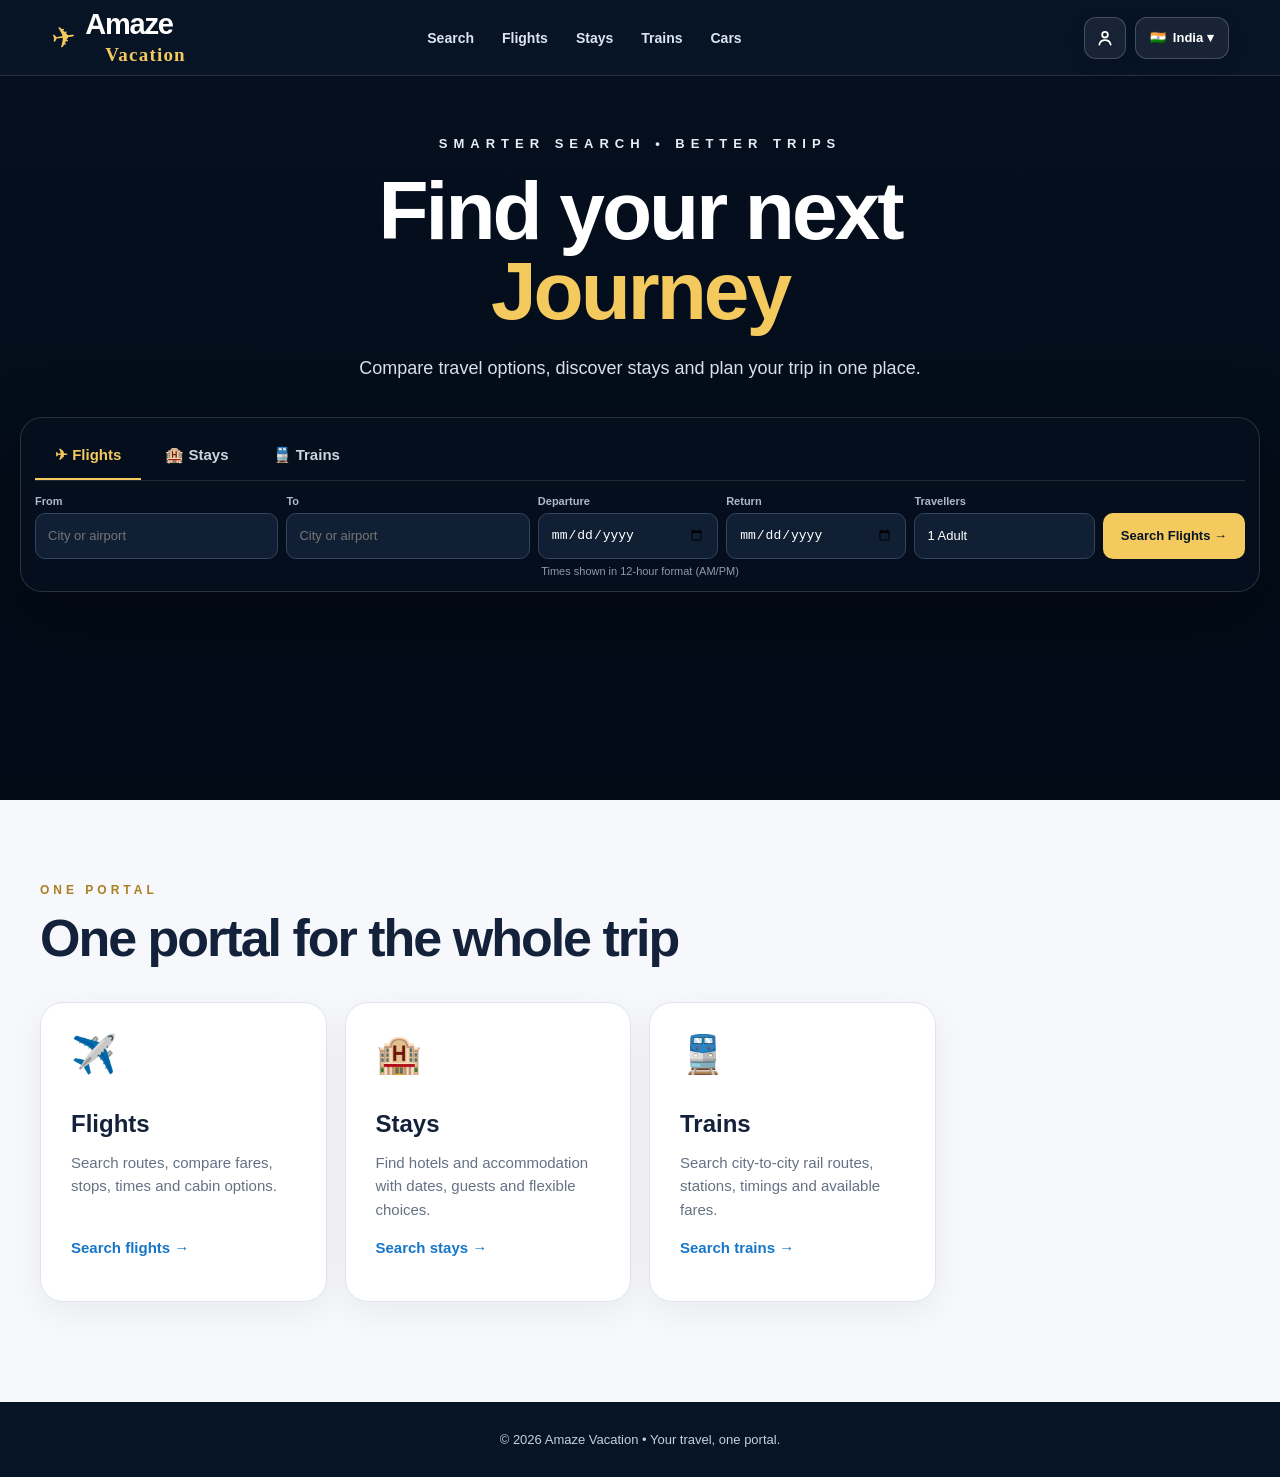
==== commit 680736b2: "Add files via upload" ====
--- a/index.html
+++ b/index.html
@@ -356,6 +356,16 @@
 .user-popover{z-index:9999!important;pointer-events:auto!important}
 .top-account{z-index:10000!important;pointer-events:auto!important}
 .top-icon-btn{position:relative!important;display:flex!important;align-items:center!important;justify-content:center!important;pointer-events:auto!important;z-index:10001!important;cursor:pointer!important;touch-action:manipulation!important;-webkit-tap-highlight-color:transparent}
+/* v31 — Stays children stepper */
+.stay-children-row{align-items:center!important}
+.guest-hint{display:block;color:#7b8798;font-size:10px;font-weight:600;margin-top:2px}
+.children-stepper{display:flex;align-items:center;gap:0;border:1px solid #d8dee7;border-radius:10px;overflow:hidden;background:#fff;min-height:38px}
+.children-stepper button{width:38px;height:38px;border:0;background:#f5f7fa;color:#17233b;font-size:23px;line-height:1;cursor:pointer;font-weight:700}
+.children-stepper button:hover{background:#eaf0f6}
+.children-stepper button:disabled{opacity:.4;cursor:not-allowed}
+.children-stepper span{min-width:38px;text-align:center;font-size:15px;font-weight:800;color:#17233b}
+.sr-only-select{position:absolute!important;width:1px!important;height:1px!important;padding:0!important;margin:-1px!important;overflow:hidden!important;clip:rect(0,0,0,0)!important;white-space:nowrap!important;border:0!important}
+
 @media(max-width:560px){
  .brand-name b{font-size:23px!important}
  .brand-name span{font-size:16px!important;margin-top:6px!important;margin-left:15px!important;letter-spacing:1px!important}
@@ -410,7 +420,6 @@
   <button class="menu-link" data-menu-tab="flights"><span>✈️</span><span>Flights</span></button>
   <button class="menu-link" data-menu-tab="stays"><span>🏨</span><span>Stays & Hotels</span></button>
   <button class="menu-link" data-menu-tab="trains"><span>🚆</span><span>Trains</span></button>
-  <button class="menu-link" data-menu-tab="cars"><span>🚗</span><span>Cars & Activities</span></button>
   <div class="menu-divider"></div>
   <button class="menu-link" data-menu-action="trips"><span>🧳</span><span>My Trips</span></button>
   <button class="menu-link" data-menu-action="deals"><span>🏷️</span><span>Travel Deals</span></button>
@@ -432,7 +441,6 @@
     <button class="tab active" data-tab="flights">✈ Flights</button>
     <button class="tab" data-tab="stays">🏨 Stays</button>
     <button class="tab" data-tab="trains">🚆 Trains</button>
-    <button class="tab" data-tab="cars">🚗 Cars</button>
    </div>
 
    <div class="form flights active" id="form-flights">
@@ -462,12 +470,11 @@
     <div class="field"><label>Check-in</label><input type="date"></div>
     <div class="field"><label>Check-out</label><input type="date"></div>
     <div class="field"><label>Guests</label><div class="passenger-wrap">
-      <button type="button" class="passenger-btn" id="stay-passenger-btn">2 Adults</button>
+      <button type="button" class="passenger-btn" id="stay-passenger-btn">2 Adults, 0 Children</button>
       <div class="passenger-panel" id="stay-passenger-panel">
         <div class="passenger-row"><div><strong>Adults</strong></div><select id="stay-adults"></select></div>
         <div class="custom-count" id="stay-adults-custom" style="display:none"><label>Number of adults</label><input id="stay-adults-custom-input" type="number" min="11" max="50" inputmode="numeric" placeholder="Enter 11–50"></div>
-        <div class="passenger-row"><div><strong>Children</strong></div><select id="stay-children"></select></div>
-        <div class="custom-count" id="stay-children-custom" style="display:none"><label>Number of children</label><input id="stay-children-custom-input" type="number" min="11" max="50" inputmode="numeric" placeholder="Enter 11–50"></div>
+        <div class="passenger-row stay-children-row"><div><strong>Children</strong><small class="guest-hint">Ages 0–17</small></div><div class="children-stepper" role="group" aria-label="Number of children"><button type="button" id="stay-children-minus" aria-label="Decrease children">−</button><span id="stay-children-count" aria-live="polite">0</span><button type="button" id="stay-children-plus" aria-label="Increase children">+</button></div><select id="stay-children" class="sr-only-select" aria-hidden="true" tabindex="-1"></select></div>
         <div class="passenger-row"><div><strong>Senior citizen</strong></div><select id="stay-senior"></select></div>
         <div class="custom-count" id="stay-senior-custom" style="display:none"><label>Number of senior citizens</label><input id="stay-senior-custom-input" type="number" min="11" max="50" inputmode="numeric" placeholder="Enter 11–50"></div>
         <div class="passenger-note">Adults, children and senior citizens can be selected separately. Up to 10 can be selected in each category; use Custom for more.</div>
@@ -511,16 +518,7 @@
     </div>
     <button class="search-btn">Search Trains →</button>
     <div class="time-format-note">Times shown in 12-hour format (AM/PM)</div>
-   </div>
-
-   <div class="form cars" id="form-cars">
-    <div class="field"><label>Pick-up</label><div class="autocomplete" data-type="city"><input autocomplete="off" placeholder="City or airport"><div class="suggestions"></div></div></div>
-    <div class="field"><label>Pick-up date</label><input type="date"></div>
-    <div class="field"><label>Drop-off date</label><input type="date"></div>
-    <div class="field"><label>Car type</label><select><option>Any car</option><option>Economy</option><option>SUV</option></select></div>
-    <button class="search-btn">Search Cars →</button>
-   </div>
-  </div>
+   </div></div>
  </div>
 </section>
 
@@ -531,7 +529,6 @@
   <article class="card" id="flights-card"><div class="icon">✈️</div><h3>Flights</h3><p>Search routes, compare fares, stops, times and cabin options.</p><a data-open="flights">Search flights →</a></article>
   <article class="card" id="stays-card"><div class="icon">🏨</div><h3>Stays</h3><p>Find hotels and accommodation with dates, guests and flexible choices.</p><a data-open="stays">Search stays →</a></article>
   <article class="card" id="trains-card"><div class="icon">🚆</div><h3>Trains</h3><p>Search city-to-city rail routes, stations, timings and available fares.</p><a data-open="trains">Search trains →</a></article>
-  <article class="card" id="cars-card"><div class="icon">🚗</div><h3>Cars & activities</h3><p>Complete the trip with rental cars, tours and activities.</p><a data-open="cars">Search cars →</a></article>
  </div>
 </section>
 
@@ -624,7 +621,7 @@
  DATA.city=[]; citySeen.clear();
  for(const a of DATA.airport){
    const key=(a[0]+'|'+a[1]).toLowerCase();
-   if(!citySeen.has(key)){citySeen.add(key);DATA.city.push([a[0],a[1],'','🏨']);}
+   if(!citySeen.has(key)){citySeen.add(key);DATA.city.push([a[0],a[1],a[2],'🏨','',countryIso(a[2])]);}
  }
 }
 rebuildCities();
@@ -641,13 +638,13 @@
     if(!line.trim())return; const x=parseCSVLine(line); const city=x[2],country=x[3],iata=x[4],icao=x[5],name=x[1];
     if(!city||!country||(!iata&&!icao))return;
     const key=(city+'|'+country+'|'+(iata||icao)).toLowerCase(); if(seen.has(key))return; seen.add(key);
-    parsed.push([city,iata||icao,country,'✈️',name,icao]);
+    parsed.push([city,iata||icao,country,'✈️',name,icao,countryIso(country)]);
    });
    if(parsed.length>500) DATA.airport=parsed;
   }
   if(sRes.ok){
    const arr=await sRes.json(); const parsed=[]; const seen=new Set();
-   for(const s of arr){const name=s.name||'',code=s.code||'',state=s.state||'',address=s.address||''; if(!name||!code)continue; const key=(name+'|'+code).toLowerCase(); if(seen.has(key))continue; seen.add(key); parsed.push([name,code,state||address||'India','🚆']);}
+   for(const s of arr){const name=s.name||'',code=s.code||'',state=s.state||'',address=s.address||''; if(!name||!code)continue; const key=(name+'|'+code).toLowerCase(); if(seen.has(key))continue; seen.add(key); parsed.push([name,code,state||address||'India','🚆','', '', 'IN']);}
    if(parsed.length>1000) DATA.station=parsed;
   }
   rebuildCities();
@@ -677,7 +674,8 @@
       '',
       x.countryName||x.country||x.country_name||x.countryCode||'',
       '🏙️',
-      x.adminName||x.admin||x.region||x.state||''
+      x.adminName||x.admin||x.region||x.state||'',
+      x.countryCode||x.country_code||x.cca2||''
     ]).filter(x=>x[0]);
     REMOTE_GEO.cities.set(key,arr); return arr;
   }catch(_){return []}
@@ -695,10 +693,15 @@
     REMOTE_GEO.countries.set(key,arr); return arr;
   }catch(_){return []}
 }
+const COUNTRY_ISO={India:'IN','United States':'US','United Kingdom':'GB','United Arab Emirates':'AE','Singapore':'SG','Australia':'AU','Canada':'CA','New Zealand':'NZ','Germany':'DE','France':'FR','Italy':'IT','Spain':'ES','Netherlands':'NL','Switzerland':'CH','Sweden':'SE','Norway':'NO','Denmark':'DK','Finland':'FI','Ireland':'IE','Portugal':'PT','Brazil':'BR','Mexico':'MX','Argentina':'AR','Chile':'CL','Colombia':'CO','Japan':'JP','China':'CN','South Korea':'KR','Thailand':'TH','Malaysia':'MY','Indonesia':'ID','Philippines':'PH','Vietnam':'VN','Pakistan':'PK','Bangladesh':'BD','Sri Lanka':'LK','Nepal':'NP','Saudi Arabia':'SA','Qatar':'QA','Kuwait':'KW','Oman':'OM','Bahrain':'BH','Israel':'IL','Türkiye':'TR','South Africa':'ZA','Nigeria':'NG','Kenya':'KE','Egypt':'EG','Morocco':'MA','Russia':'RU','Austria':'AT','Belgium':'BE','Czechia':'CZ','Poland':'PL','Greece':'GR','Iceland':'IS','Romania':'RO','Hungary':'HU','Croatia':'HR','Serbia':'RS','Ukraine':'UA','United States of America':'US','UAE':'AE'};
+function countryIso(name){const n=String(name||'').trim();return COUNTRY_ISO[n]||COUNTRY_ISO[Object.keys(COUNTRY_ISO).find(k=>k.toLowerCase()===n.toLowerCase())]||'';}
+const COUNTRY_ISO_CACHE=new Map();
+async function fetchCountryIso(name){const known=countryIso(name);if(known)return known;const key=String(name||'').trim().toLowerCase();if(!key)return '';if(COUNTRY_ISO_CACHE.has(key))return COUNTRY_ISO_CACHE.get(key);try{const r=await fetch(`https://restcountries.com/v3.1/name/${encodeURIComponent(name)}?fields=name,cca2`,{cache:'force-cache'});if(!r.ok)return '';const d=await r.json();const code=d?.[0]?.cca2||'';COUNTRY_ISO_CACHE.set(key,code);return code;}catch(_){return ''}}
+
 function setupAutocomplete(box){
   const type=box.dataset.type, input=box.querySelector('input'), list=box.querySelector('.suggestions');
   let active=-1, timer=null, requestId=0;
-  const isWorldSearch=type==='city';
+  const isWorldSearch=type==='city'||type==='station';
   function localMatches(q){
     const query=q.trim().toLowerCase();
     return DATA[type].filter(x=>(x[0]+' '+x[1]+' '+x[2]+' '+(x[4]||'')+' '+(x[5]||'')).toLowerCase().includes(query)).slice(0,8);
@@ -708,12 +711,13 @@
     matches.slice(0,10).forEach((x,i)=>{
       const row=document.createElement('div'); row.className='suggestion';
       const label=x[1] ? `${x[0]} (${x[1]})` : x[0];
-      const sub=x[2]||''; const extra=x[4] ? ` • ${x[4]}` : '';
-      row.innerHTML=`<span class="suggestion-icon">${x[3]||'🏙️'}</span><span><div class="suggestion-main">${esc(label)}</div><div class="suggestion-sub">${esc(sub+extra)}</div></span>`;
+      const iso=x[6]||countryIso(x[2]);
+      const sub=[x[2]||'',iso?`(${iso})`:'',x[4]||''].filter(Boolean).join(' ');
+      row.innerHTML=`<span class="suggestion-icon">${x[3]||'🏙️'}</span><span><div class="suggestion-main">${esc(label)}</div><div class="suggestion-sub">${esc(sub)}</div></span>`;
       row.addEventListener('mousedown',e=>{
         e.preventDefault();
         input.value=x[1] ? `${x[0]} (${x[1]})` : x[0];
-        input.dataset.code=x[1]||''; input.dataset.country=x[2]||'';
+        input.dataset.code=x[1]||''; input.dataset.country=x[2]||''; input.dataset.countryCode=x[6]||countryIso(x[2]);
         list.classList.remove('show');
       });
       list.appendChild(row);
@@ -734,6 +738,9 @@
         if(!seen.has(k)){seen.add(k);matches.push(x)}
       }
     }
+    // Resolve ISO country codes for every suggestion so Flights, Stays, Trains and Cars all show them.
+    await Promise.all(matches.slice(0,10).map(async x=>{if(!x[6]&&x[2])x[6]=await fetchCountryIso(x[2]);}));
+    if(id!==requestId)return;
     draw(matches);
   }
   input.addEventListener('focus',()=>render(input.value));
@@ -750,7 +757,6 @@
   document.addEventListener('mousedown',e=>{if(!box.contains(e.target))list.classList.remove('show')});
 }
 document.querySelectorAll('.autocomplete').forEach(setupAutocomplete);
-document.querySelectorAll(".autocomplete").forEach(setupAutocomplete);
 // Customer-facing travel times: always display 12-hour format with AM/PM.
 function formatTravelTime(time, dateOnly=false){
   if(!time) return "";
@@ -979,6 +985,7 @@
  function openAuth(){modal.classList.add('show');modal.setAttribute('aria-hidden','false');pop.classList.remove('show');setTimeout(()=>{if(signupMode)nameInput.focus();else emailInput.focus()},50);}
  function closeAuth(){modal.classList.remove('show');modal.setAttribute('aria-hidden','true');msg.classList.remove('show');}
  function setMode(signup){signupMode=signup;title.textContent=signup?'Create your Amaze account':'Welcome to Amaze';sub.textContent=signup?'Sign up with Google, Gmail/email, or phone number.':'Login with your email or phone number.';nameInput.required=signup;emailInput.required=signup;document.getElementById('auth-phone').required=!signup;submit.textContent=signup?'Create account':'Continue';document.getElementById('auth-switch-text').textContent=signup?'Already have an account?':'New to Amaze?';modeBtn.textContent=signup?'Login':'Create account';googleBtn.hidden=!signup;}
+ window.__amazeSetMode=setMode;
  function setAccountMenu(open){
    if(!accountToggle || !pop) return;
    if(open && countryMenu) countryMenu.classList.remove('show');
@@ -990,10 +997,10 @@
    if(e){e.preventDefault();e.stopPropagation();}
    setAccountMenu(!pop.classList.contains('show'));
  }
- // Use pointerdown for reliable mouse + touch activation, with click as a keyboard fallback.
- accountToggle?.addEventListener('pointerdown',toggleAccountMenu,{passive:false});
- accountToggle?.addEventListener('keydown',e=>{if(e.key==='Enter'||e.key===' '){toggleAccountMenu(e);}});
- pop?.addEventListener('pointerdown',e=>e.stopPropagation());
+ // Use click for reliable mouse + touch activation. A document-level pointerdown handler previously closed the menu before this ran.
+ accountToggle?.addEventListener('click',toggleAccountMenu);
+ accountToggle?.addEventListener('keydown',e=>{if(e.key==='Enter'||e.key===' '){e.preventDefault();toggleAccountMenu(e);}});
+ pop?.addEventListener('click',e=>e.stopPropagation());
  loginAction?.addEventListener('click',e=>{e.preventDefault();e.stopPropagation();setMode(false);openAuth();});
  signupAction?.addEventListener('click',e=>{e.preventDefault();e.stopPropagation();setMode(true);openAuth();});
  logoutAction?.addEventListener('click',e=>{e.preventDefault();e.stopPropagation();localStorage.removeItem('amazeUser');refreshAccount();setAccountMenu(false);});
@@ -1063,14 +1070,131 @@
  }
  setCountry(localStorage.getItem('amazeManualCountry')||'IN');
  autoDetectCountry();
- document.addEventListener('pointerdown',e=>{
+ document.addEventListener('click',e=>{
    const insideAccount=!!e.target.closest?.('#account-toggle, #user-popover');
    const insideCountry=!!e.target.closest?.('#country-toggle, #country-menu');
    if(!insideAccount) setAccountMenu(false);
    if(!insideCountry && countryMenu) countryMenu.classList.remove('show');
- },true);
+ });
  refreshAccount();
  setMode(false);
+})();
+
+/* v32 — harden account touch/click + stays children steppers */
+(function(){
+  function wireAmazeControls(){
+    const account=document.getElementById('account-toggle');
+    const pop=document.getElementById('user-popover');
+    const login=document.getElementById('account-login-action');
+    const signup=document.getElementById('account-signup-action');
+    const modal=document.getElementById('login-modal');
+    const mode=document.getElementById('auth-mode-toggle');
+    const minus=document.getElementById('stay-children-minus');
+    const plus=document.getElementById('stay-children-plus');
+    const count=document.getElementById('stay-children-count');
+    const select=document.getElementById('stay-children');
+    const summary=document.getElementById('stay-passenger-btn');
+    if(!account || account.dataset.v32wired==='1') return;
+    account.dataset.v32wired='1';
+    const openMenu=()=>{
+      if(!pop) return;
+      const open=!pop.classList.contains('show');
+      pop.classList.toggle('show',open);
+      pop.setAttribute('aria-hidden',String(!open));
+      account.setAttribute('aria-expanded',String(open));
+    };
+    // Capture phase prevents any earlier document handler from closing the menu first.
+    account.addEventListener('pointerup',e=>{e.preventDefault();e.stopPropagation();openMenu();},true);
+    account.addEventListener('click',e=>{e.preventDefault();e.stopPropagation();},true);
+    window.amazeOpenLogin=()=>{
+      if(typeof window.__amazeSetMode==='function') window.__amazeSetMode(false);
+      else if(mode) mode.dataset.force='login';
+      if(modal){modal.classList.add('show');modal.setAttribute('aria-hidden','false');}
+      if(pop){pop.classList.remove('show');pop.setAttribute('aria-hidden','true');}
+    };
+    window.amazeOpenSignup=()=>{
+      if(typeof window.__amazeSetMode==='function') window.__amazeSetMode(true);
+      else if(mode) mode.dataset.force='signup';
+      if(modal){modal.classList.add('show');modal.setAttribute('aria-hidden','false');}
+      if(pop){pop.classList.remove('show');pop.setAttribute('aria-hidden','true');}
+    };
+    login?.addEventListener('pointerup',e=>{e.preventDefault();e.stopPropagation();window.amazeOpenLogin();},true);
+    signup?.addEventListener('pointerup',e=>{e.preventDefault();e.stopPropagation();window.amazeOpenSignup();},true);
+    if(minus && plus && count && select){
+      const setChildren=(n)=>{
+        n=Math.max(0,Math.min(10,Number(n)||0));
+        count.textContent=String(n);
+        select.value=String(n);
+        select.dispatchEvent(new Event('change',{bubbles:true}));
+        minus.disabled=n<=0; plus.disabled=n>=10;
+        if(summary){
+          const a=document.getElementById('stay-adults');
+          const sc=document.getElementById('stay-senior');
+          const av=a && a.value!=='custom'?Number(a.value||2):2;
+          const sv=sc && sc.value!=='custom'?Number(sc.value||0):0;
+          const parts=[`${av} Adult${av===1?'':'s'}`];
+          if(n) parts.push(`${n} Child${n===1?'':'ren'}`);
+          if(sv) parts.push(`${sv} Senior${sv===1?'':'s'}`);
+          summary.textContent=parts.join(', ');
+        }
+      };
+      minus.addEventListener('click',e=>{e.preventDefault();e.stopPropagation();setChildren(Number(count.textContent)-1);});
+      plus.addEventListener('click',e=>{e.preventDefault();e.stopPropagation();setChildren(Number(count.textContent)+1);});
+      setChildren(Number(select.value||0));
+    }
+  }
+  if(document.readyState==='loading') document.addEventListener('DOMContentLoaded',wireAmazeControls,{once:true}); else wireAmazeControls();
+})();
+
+/* v33 REAL FALLBACK: independent account + location autocomplete layer.
+   This layer is intentionally self-contained so it still works if an earlier
+   optional API/network handler fails. */
+(function(){
+  const $=id=>document.getElementById(id);
+  function stop(e){e.preventDefault();e.stopPropagation();e.stopImmediatePropagation();}
+
+  /* ---------- ACCOUNT ---------- */
+  const account=$('account-toggle'), pop=$('user-popover'), login=$('account-login-action'), signup=$('account-signup-action'), modal=$('login-modal');
+  if(account && pop){
+    const openMenu=()=>{pop.classList.add('show');pop.setAttribute('aria-hidden','false');account.setAttribute('aria-expanded','true');};
+    const closeMenu=()=>{pop.classList.remove('show');pop.setAttribute('aria-hidden','true');account.setAttribute('aria-expanded','false');};
+    const toggle=e=>{stop(e); const open=pop.classList.contains('show'); open?closeMenu():openMenu();};
+    account.addEventListener('pointerdown',toggle,true);
+    account.addEventListener('pointerup',e=>stop(e),true);
+    account.addEventListener('click',e=>stop(e),true);
+    account.addEventListener('touchstart',e=>stop(e),{capture:true,passive:false});
+    if(login){login.addEventListener('pointerdown',e=>{e.preventDefault();e.stopPropagation();e.stopImmediatePropagation();if(typeof window.__amazeSetMode==='function')window.__amazeSetMode(false);if(modal){modal.classList.add('show');modal.setAttribute('aria-hidden','false');}},true);}
+    if(signup){signup.addEventListener('pointerdown',e=>{e.preventDefault();e.stopPropagation();e.stopImmediatePropagation();if(typeof window.__amazeSetMode==='function')window.__amazeSetMode(true);if(modal){modal.classList.add('show');modal.setAttribute('aria-hidden','false');}},true);}
+  }
+
+  /* ---------- LOCATION DATA ---------- */
+  const C=[
+    ['IN','India'],['US','United States'],['GB','United Kingdom'],['AE','United Arab Emirates'],['SG','Singapore'],['AU','Australia'],['CA','Canada'],['NZ','New Zealand'],['DE','Germany'],['FR','France'],['IT','Italy'],['ES','Spain'],['NL','Netherlands'],['CH','Switzerland'],['SE','Sweden'],['NO','Norway'],['DK','Denmark'],['FI','Finland'],['IE','Ireland'],['PT','Portugal'],['BR','Brazil'],['MX','Mexico'],['AR','Argentina'],['CL','Chile'],['CO','Colombia'],['JP','Japan'],['CN','China'],['KR','South Korea'],['TH','Thailand'],['MY','Malaysia'],['ID','Indonesia'],['PH','Philippines'],['VN','Vietnam'],['PK','Pakistan'],['BD','Bangladesh'],['LK','Sri Lanka'],['NP','Nepal'],['SA','Saudi Arabia'],['QA','Qatar'],['KW','Kuwait'],['OM','Oman'],['BH','Bahrain'],['IL','Israel'],['TR','Türkiye'],['ZA','South Africa'],['NG','Nigeria'],['KE','Kenya'],['EG','Egypt'],['MA','Morocco'],['RU','Russia'],['AT','Austria'],['BE','Belgium'],['PL','Poland'],['CZ','Czechia'],['GR','Greece'],['IS','Iceland'],['RO','Romania'],['HU','Hungary'],['HR','Croatia'],['RS','Serbia'],['UA','Ukraine'],['EE','Estonia'],['LV','Latvia'],['LT','Lithuania'],['SI','Slovenia'],['SK','Slovakia'],['BG','Bulgaria'],['AL','Albania'],['BA','Bosnia and Herzegovina'],['ME','Montenegro'],['MK','North Macedonia'],['GE','Georgia'],['AM','Armenia'],['AZ','Azerbaijan'],['KZ','Kazakhstan'],['UZ','Uzbekistan'],['MN','Mongolia'],['TW','Taiwan'],['HK','Hong Kong'],['MO','Macau'],['KH','Cambodia'],['LA','Laos'],['MM','Myanmar'],['BN','Brunei'],['MV','Maldives'],['MU','Mauritius'],['SC','Seychelles'],['TZ','Tanzania'],['UG','Uganda'],['GH','Ghana'],['ET','Ethiopia'],['SN','Senegal'],['CI','Côte d’Ivoire'],['CM','Cameroon'],['TN','Tunisia'],['DZ','Algeria'],['JO','Jordan'],['LB','Lebanon'],['IQ','Iraq'],['IR','Iran'],['PK','Pakistan'],['OM','Oman'],['YE','Yemen'],['BH','Bahrain'],['CY','Cyprus'],['MT','Malta'],['LU','Luxembourg'],['MC','Monaco'],['LI','Liechtenstein'],['AD','Andorra'],['SM','San Marino'],['VA','Vatican City'],['CR','Costa Rica'],['PA','Panama'],['GT','Guatemala'],['DO','Dominican Republic'],['JM','Jamaica'],['BS','Bahamas'],['BB','Barbados'],['TT','Trinidad and Tobago'],['CU','Cuba'],['UY','Uruguay'],['PY','Paraguay'],['BO','Bolivia'],['PE','Peru'],['EC','Ecuador'],['VE','Venezuela'],['GY','Guyana'],['SR','Suriname'],['FJ','Fiji'],['WS','Samoa'],['TO','Tonga'],['VU','Vanuatu'],['PG','Papua New Guinea'],['NC','New Caledonia']
+  ];
+  const cities=[
+   ['Delhi','DEL','India','airport'],['Mumbai','BOM','India','airport'],['Bengaluru','BLR','India','airport'],['Hyderabad','HYD','India','airport'],['Chennai','MAA','India','airport'],['Kolkata','CCU','India','airport'],['Goa','GOI','India','airport'],['Ahmedabad','AMD','India','airport'],['Pune','PNQ','India','airport'],['Jaipur','JAI','India','airport'],['Lucknow','LKO','India','airport'],['Kochi','COK','India','airport'],['Chandigarh','IXC','India','airport'],['Amritsar','ATQ','India','airport'],['Varanasi','VNS','India','airport'],['Dubai','DXB','United Arab Emirates','airport'],['Abu Dhabi','AUH','United Arab Emirates','airport'],['Doha','DOH','Qatar','airport'],['Riyadh','RUH','Saudi Arabia','airport'],['Jeddah','JED','Saudi Arabia','airport'],['Singapore','SIN','Singapore','airport'],['Bangkok','BKK','Thailand','airport'],['Kuala Lumpur','KUL','Malaysia','airport'],['Jakarta','CGK','Indonesia','airport'],['Manila','MNL','Philippines','airport'],['Tokyo','NRT','Japan','airport'],['Osaka','KIX','Japan','airport'],['Beijing','PEK','China','airport'],['Shanghai','PVG','China','airport'],['Hong Kong','HKG','Hong Kong','airport'],['Seoul','ICN','South Korea','airport'],['Taipei','TPE','Taiwan','airport'],['Sydney','SYD','Australia','airport'],['Melbourne','MEL','Australia','airport'],['Perth','PER','Australia','airport'],['Auckland','AKL','New Zealand','airport'],['London','LHR','United Kingdom','airport'],['Manchester','MAN','United Kingdom','airport'],['Paris','CDG','France','airport'],['Amsterdam','AMS','Netherlands','airport'],['Frankfurt','FRA','Germany','airport'],['Munich','MUC','Germany','airport'],['Zurich','ZRH','Switzerland','airport'],['Vienna','VIE','Austria','airport'],['Rome','FCO','Italy','airport'],['Milan','MXP','Italy','airport'],['Madrid','MAD','Spain','airport'],['Barcelona','BCN','Spain','airport'],['Lisbon','LIS','Portugal','airport'],['Dublin','DUB','Ireland','airport'],['Copenhagen','CPH','Denmark','airport'],['Stockholm','ARN','Sweden','airport'],['Oslo','OSL','Norway','airport'],['Helsinki','HEL','Finland','airport'],['Istanbul','IST','Türkiye','airport'],['Moscow','SVO','Russia','airport'],['New York','JFK','United States','airport'],['Los Angeles','LAX','United States','airport'],['Chicago','ORD','United States','airport'],['San Francisco','SFO','United States','airport'],['Miami','MIA','United States','airport'],['Las Vegas','LAS','United States','airport'],['Boston','BOS','United States','airport'],['Washington','DCA','United States','airport'],['Toronto','YYZ','Canada','airport'],['Vancouver','YVR','Canada','airport'],['Montreal','YUL','Canada','airport'],['Mexico City','MEX','Mexico','airport'],['São Paulo','GRU','Brazil','airport'],['Rio de Janeiro','GIG','Brazil','airport'],['Buenos Aires','EZE','Argentina','airport'],['Santiago','SCL','Chile','airport'],['Lima','LIM','Peru','airport'],['Bogotá','BOG','Colombia','airport'],['Quito','UIO','Ecuador','airport'],['Johannesburg','JNB','South Africa','airport'],['Cape Town','CPT','South Africa','airport'],['Nairobi','NBO','Kenya','airport'],['Cairo','CAI','Egypt','airport'],['Casablanca','CMN','Morocco','airport'],['Tel Aviv','TLV','Israel','airport'],['Amman','AMM','Jordan','airport'],['Beirut','BEY','Lebanon','airport'],['Tehran','IKA','Iran','airport'],['Tashkent','TAS','Uzbekistan','airport'],['Almaty','ALA','Kazakhstan','airport'],['Kathmandu','KTM','Nepal','airport'],['Colombo','CMB','Sri Lanka','airport'],['Dhaka','DAC','Bangladesh','airport'],['Karachi','KHI','Pakistan','airport'],['Lahore','LHE','Pakistan','airport'],['Islamabad','ISB','Pakistan','airport']
+  ];
+  const isoName=Object.fromEntries(C.map(x=>[x[0],x[1]]));
+  const nameIso=Object.fromEntries(C.map(x=>[x[1],x[0]]));
+  const flag=cc=>String(cc||'').toUpperCase().replace(/./g,c=>String.fromCodePoint(127397+c.charCodeAt(0)));
+  const norm=s=>String(s||'').normalize('NFD').replace(/[\u0300-\u036f]/g,'').toLowerCase();
+  function esc2(s){return String(s||'').replace(/[&<>"']/g,m=>({'&':'&amp;','<':'&lt;','>':'&gt;','"':'&quot;',"'":'&#39;'}[m]));}
+  function rowsFor(type,q){
+    const n=norm(q), rows=[];
+    if(type==='airport') cities.forEach(x=>{if(!n||norm(x[0]+' '+x[1]+' '+x[2]).includes(n))rows.push([x[0],x[1],x[2],'✈️']);});
+    else if(type==='city') cities.forEach(x=>{if(!n||norm(x[0]+' '+x[2]).includes(n))rows.push([x[0],'',x[2],'🏙️']);});
+    else if(type==='station') cities.forEach(x=>{if(!n||norm(x[0]+' '+x[2]).includes(n))rows.push([x[0],x[1],x[2],'🚆']);});
+    if(n){C.forEach(x=>{if(norm(x[0]+' '+x[1]).includes(n))rows.push([x[1],'',x[1],'🌍']);});}
+    const seen=new Set(); return rows.filter(x=>{const k=x.join('|');if(seen.has(k))return false;seen.add(k);return true;}).slice(0,12);
+  }
+  document.querySelectorAll('.autocomplete').forEach(box=>{
+    if(box.dataset.v33==='1')return; box.dataset.v33='1';
+    const input=box.querySelector('input'), list=box.querySelector('.suggestions'), type=box.dataset.type;
+    if(!input||!list)return;
+    const render=()=>{const rows=rowsFor(type,input.value);list.innerHTML=rows.map(x=>`<div class="suggestion" data-v33-row="1"><span class="suggestion-icon">${x[3]}</span><span><div class="suggestion-main">${esc2(x[0])}${x[1]?` (${esc2(x[1])})`:''}</div><div class="suggestion-sub">${esc2(x[2])} (${esc2(isoName[x[2]]||'')})</div></span></div>`).join('');list.classList.toggle('show',rows.length>0);};
+    input.addEventListener('focus',render,{capture:true}); input.addEventListener('input',render,{capture:true});
+    list.addEventListener('pointerdown',e=>{const r=e.target.closest('[data-v33-row]');if(!r)return;const main=r.querySelector('.suggestion-main')?.textContent||'';input.value=main;list.classList.remove('show');e.preventDefault();e.stopPropagation();},{capture:true});
+  });
 })();
 
 </script>
@@ -1086,5 +1210,242 @@
     </div>
   </div>
 </div>
+
+<script>
+/* v34 — single authoritative interaction layer.
+   Replaces the conflicting account/location listeners from earlier versions. */
+(function(){
+  'use strict';
+  const $=s=>document.querySelector(s), $$=s=>[...document.querySelectorAll(s)];
+
+  /* ---------- USER LOGIN / SIGN UP ---------- */
+  function openAccountMenu(){
+    const a=$('#account-toggle'), p=$('#user-popover'), c=$('#country-menu');
+    if(!a||!p)return;
+    if(c)c.classList.remove('show');
+    const open=!p.classList.contains('show');
+    p.classList.toggle('show',open); p.setAttribute('aria-hidden',String(!open)); a.setAttribute('aria-expanded',String(open));
+  }
+  function openAuth(signup){
+    const modal=$('#login-modal'), p=$('#user-popover');
+    if(typeof window.__amazeSetMode==='function') window.__amazeSetMode(!!signup);
+    if(modal){modal.classList.add('show');modal.setAttribute('aria-hidden','false');}
+    if(p){p.classList.remove('show');p.setAttribute('aria-hidden','true');}
+  }
+  document.addEventListener('pointerdown',function(e){
+    const t=e.target.closest && e.target.closest('#account-toggle, #account-login-action, #account-signup-action');
+    if(!t)return;
+    e.preventDefault(); e.stopImmediatePropagation();
+    if(t.id==='account-toggle') openAccountMenu();
+    else if(t.id==='account-login-action') openAuth(false);
+    else openAuth(true);
+  },true);
+  document.addEventListener('keydown',function(e){
+    const t=e.target.closest && e.target.closest('#account-toggle');
+    if(t&&(e.key==='Enter'||e.key===' ')){e.preventDefault();e.stopImmediatePropagation();openAccountMenu();}
+  },true);
+
+  /* ---------- LOCATION AUTOCOMPLETE ----------
+     Flights + Stays: worldwide countries and cities.
+     Trains: Indian cities/stations only.
+     The database is downloaded once and cached in localStorage so the
+     suggestions remain fast on later visits. A built-in fallback keeps
+     the form usable if the public data source is temporarily unavailable.
+  */
+  $$('.autocomplete').forEach(box=>{
+    const fresh=box.cloneNode(true); box.replaceWith(fresh);
+  });
+
+  const WORLD_DATA_URL='https://countriesnow.space/api/v0.1/countries';
+  const COUNTRY_CODE_URL='https://restcountries.com/v3.1/all?fields=name,cca2';
+  const GEO_CACHE_KEY='amaze_world_locations_v1';
+  const norm=s=>String(s||'').normalize('NFD').replace(/[\u0300-\u036f]/g,'').toLowerCase().trim();
+  const esc=s=>String(s||'').replace(/[&<>"']/g,m=>({'&':'&amp;','<':'&lt;','>':'&gt;','"':'&quot;',"'":'&#39;'}[m]));
+
+  // Useful fallback data; the live dataset below expands this to the complete
+  // CountriesNow country/city list when the browser can reach the source.
+  const fallbackCountries=[
+    ['India','IN'],['United States','US'],['United Kingdom','GB'],['United Arab Emirates','AE'],
+    ['Singapore','SG'],['Australia','AU'],['Canada','CA'],['Germany','DE'],['France','FR'],
+    ['Italy','IT'],['Spain','ES'],['Japan','JP'],['China','CN'],['South Korea','KR'],
+    ['Thailand','TH'],['Malaysia','MY'],['Indonesia','ID'],['Nepal','NP'],['Saudi Arabia','SA'],
+    ['Qatar','QA'],['Türkiye','TR'],['South Africa','ZA'],['Egypt','EG'],['Brazil','BR']
+  ];
+  const fallbackWorldCities=[
+    ['Delhi','DEL','India'],['Mumbai','BOM','India'],['Bengaluru','BLR','India'],['Hyderabad','HYD','India'],
+    ['Chennai','MAA','India'],['Kolkata','CCU','India'],['Dubai','DXB','United Arab Emirates'],
+    ['Singapore','SIN','Singapore'],['London','LHR','United Kingdom'],['Paris','CDG','France'],
+    ['New York','JFK','United States'],['Tokyo','NRT','Japan'],['Sydney','SYD','Australia']
+  ];
+  const fallbackIndiaCities=[
+    ['New Delhi','NDLS','India'],['Delhi','DLI','India'],['Mumbai','MMCT','India'],
+    ['Bengaluru','SBC','India'],['Hyderabad','HYB','India'],['Chennai','MAS','India'],
+    ['Kolkata','HWH','India'],['Ahmedabad','ADI','India'],['Pune','PUNE','India'],
+    ['Jaipur','JP','India'],['Lucknow','LKO','India'],['Agra','AGC','India'],
+    ['Varanasi','BSBS','India'],['Surat','ST','India'],['Amritsar','ASR','India'],
+    ['Chandigarh','CDG','India'],['Kochi','ERS','India']
+  ];
+
+  let WORLD_CITIES=fallbackWorldCities.slice();
+  let INDIA_CITIES=fallbackIndiaCities.slice();
+  let COUNTRIES=fallbackCountries.slice();
+  const CODE_BY_COUNTRY=new Map(COUNTRIES.map(x=>[norm(x[0]),x[1]]));
+
+  function mergeUnique(target, rows){
+    const seen=new Set(target.map(x=>norm((x[0]||'')+'|'+(x[2]||''))));
+    for(const x of rows){
+      const key=norm((x[0]||'')+'|'+(x[2]||''));
+      if(x[0] && !seen.has(key)){seen.add(key);target.push(x);}
+    }
+  }
+
+  function applyLocationCache(raw){
+    try{
+      if(!raw) return false;
+      const d=JSON.parse(raw);
+      if(Array.isArray(d.countries)&&d.countries.length>100) COUNTRIES=d.countries;
+      if(Array.isArray(d.worldCities)&&d.worldCities.length>1000) WORLD_CITIES=d.worldCities;
+      if(Array.isArray(d.indiaCities)&&d.indiaCities.length>100) INDIA_CITIES=d.indiaCities;
+      COUNTRIES.forEach(x=>CODE_BY_COUNTRY.set(norm(x[0]),x[1]||''));
+      return true;
+    }catch(_){return false;}
+  }
+  applyLocationCache(localStorage.getItem(GEO_CACHE_KEY));
+
+  async function loadCompleteLocations(){
+    try{
+      const [citiesRes,codesRes]=await Promise.all([
+        fetch(WORLD_DATA_URL,{cache:'force-cache'}),
+        fetch(COUNTRY_CODE_URL,{cache:'force-cache'})
+      ]);
+      if(!citiesRes.ok) throw new Error('world cities request failed');
+      const payload=await citiesRes.json();
+      const groups=Array.isArray(payload?.data)?payload.data:[];
+      const world=[], india=[];
+      for(const group of groups){
+        const country=group?.country||'';
+        const cities=Array.isArray(group?.cities)?group.cities:[];
+        for(const name of cities){
+          if(!name) continue;
+          const row=[String(name), '', country];
+          world.push(row);
+          if(norm(country)==='india') india.push(row.slice());
+        }
+      }
+      // Preserve useful airport/station codes from the local fallback.
+      const airportCode=new Map(fallbackWorldCities.map(x=>[norm(x[0]+'|'+x[2]),x[1]]));
+      const indiaCode=new Map(fallbackIndiaCities.map(x=>[norm(x[0]+'|'+x[2]),x[1]]));
+      for(const x of world){const k=norm(x[0]+'|'+x[2]); if(airportCode.has(k)) x[1]=airportCode.get(k);}
+      for(const x of india){const k=norm(x[0]+'|'+x[2]); if(indiaCode.has(k)) x[1]=indiaCode.get(k);}
+
+      let countries=[];
+      if(codesRes.ok){
+        const codeData=await codesRes.json();
+        countries=(Array.isArray(codeData)?codeData:[]).map(x=>{
+          const n=x?.name?.common||x?.name||'';
+          return n?[n,x?.cca2||''] : null;
+        }).filter(Boolean);
+      }
+      if(countries.length<150){
+        countries=groups.map(g=>[g.country,'']).filter(x=>x[0]);
+      }
+
+      if(world.length>1000){
+        WORLD_CITIES=world;
+        if(india.length>100) INDIA_CITIES=india;
+        COUNTRIES=countries.length?countries:COUNTRIES;
+        COUNTRIES.forEach(x=>CODE_BY_COUNTRY.set(norm(x[0]),x[1]||''));
+        localStorage.setItem(GEO_CACHE_KEY,JSON.stringify({countries:COUNTRIES,worldCities:WORLD_CITIES,indiaCities:INDIA_CITIES}));
+        document.dispatchEvent(new Event('amazeLocationsLoaded'));
+      }
+    }catch(_){
+      // Cached/fallback data remains active.
+    }
+  }
+  loadCompleteLocations();
+
+  function rows(type,q){
+    const n=norm(q);
+    const out=[];
+    // Flights and Stays use the complete worldwide city/country dataset.
+    // Trains intentionally use only India.
+    const source=type==='station'?INDIA_CITIES:WORLD_CITIES;
+    if(!n){
+      // Do not dump thousands of results on focus; show useful first matches.
+      source.slice(0,12).forEach(x=>out.push([x[0],x[1],x[2],type==='station'?'🚆':'🏙️']));
+      return out;
+    }
+    for(const x of source){
+      if(norm(x[0]+' '+x[1]+' '+x[2]).includes(n)){
+        out.push([x[0],x[1],x[2],type==='station'?'🚆':'✈️']);
+        if(out.length>=10) break;
+      }
+    }
+    // Countries are valid destination choices for Flights and Stays.
+    if(type!=='station'){
+      for(const c of COUNTRIES){
+        if(norm(c[0]+' '+c[1]).includes(n)){
+          out.push([c[0],'',c[0],'🌍']);
+          if(out.length>=12) break;
+        }
+      }
+    }
+    const seen=new Set();
+    return out.filter(x=>{
+      const k=norm(x.join('|')); if(seen.has(k)) return false; seen.add(k); return true;
+    }).slice(0,12);
+  }
+
+  function countryCode(name){
+    return CODE_BY_COUNTRY.get(norm(name))||'';
+  }
+
+  function attachAutocomplete(box){
+    const input=box.querySelector('input'), list=box.querySelector('.suggestions'), type=box.dataset.type;
+    if(!input||!list)return;
+    let active=-1;
+    function draw(){
+      const data=rows(type,input.value);
+      list.innerHTML=data.map((x,i)=>{
+        const code=x[1]||'';
+        const cc=countryCode(x[2]);
+        const label=code?`${x[0]} (${code})`:x[0];
+        const sub=[x[2]||'',cc?`(${cc})`:'' ].filter(Boolean).join(' ');
+        return `<div class="suggestion" data-index="${i}" role="option">
+          <span class="suggestion-icon">${x[3]}</span>
+          <span><div class="suggestion-main">${esc(label)}</div><div class="suggestion-sub">${esc(sub)}</div></span>
+        </div>`;
+      }).join('');
+      list.classList.toggle('show',data.length>0);
+      active=-1;
+      list.querySelectorAll('.suggestion').forEach((row,i)=>row.addEventListener('pointerdown',e=>{
+        e.preventDefault(); e.stopPropagation();
+        const x=data[i];
+        input.value=x[1]?`${x[0]} (${x[1]})`:x[0];
+        input.dataset.code=x[1]||'';
+        input.dataset.country=x[2]||'';
+        input.dataset.countryCode=countryCode(x[2]);
+        list.classList.remove('show');
+      }));
+    }
+    input.addEventListener('focus',draw);
+    input.addEventListener('input',draw);
+    input.addEventListener('keydown',e=>{
+      const items=[...list.querySelectorAll('.suggestion')];
+      if(!items.length)return;
+      if(e.key==='ArrowDown'){e.preventDefault();active=(active+1)%items.length;}
+      else if(e.key==='ArrowUp'){e.preventDefault();active=(active-1+items.length)%items.length;}
+      else if(e.key==='Enter'&&active>=0){e.preventDefault();items[active].dispatchEvent(new PointerEvent('pointerdown'));return;}
+      else if(e.key==='Escape'){list.classList.remove('show');return;}
+      items.forEach((r,i)=>r.classList.toggle('active',i===active));
+    });
+  }
+  $$('.autocomplete').forEach(attachAutocomplete);
+  document.addEventListener('pointerdown',e=>{
+    if(!e.target.closest('.autocomplete'))$$('.suggestions.show').forEach(x=>x.classList.remove('show'));
+  },true);
+})();
+</script>
+
 </body>
 </html>
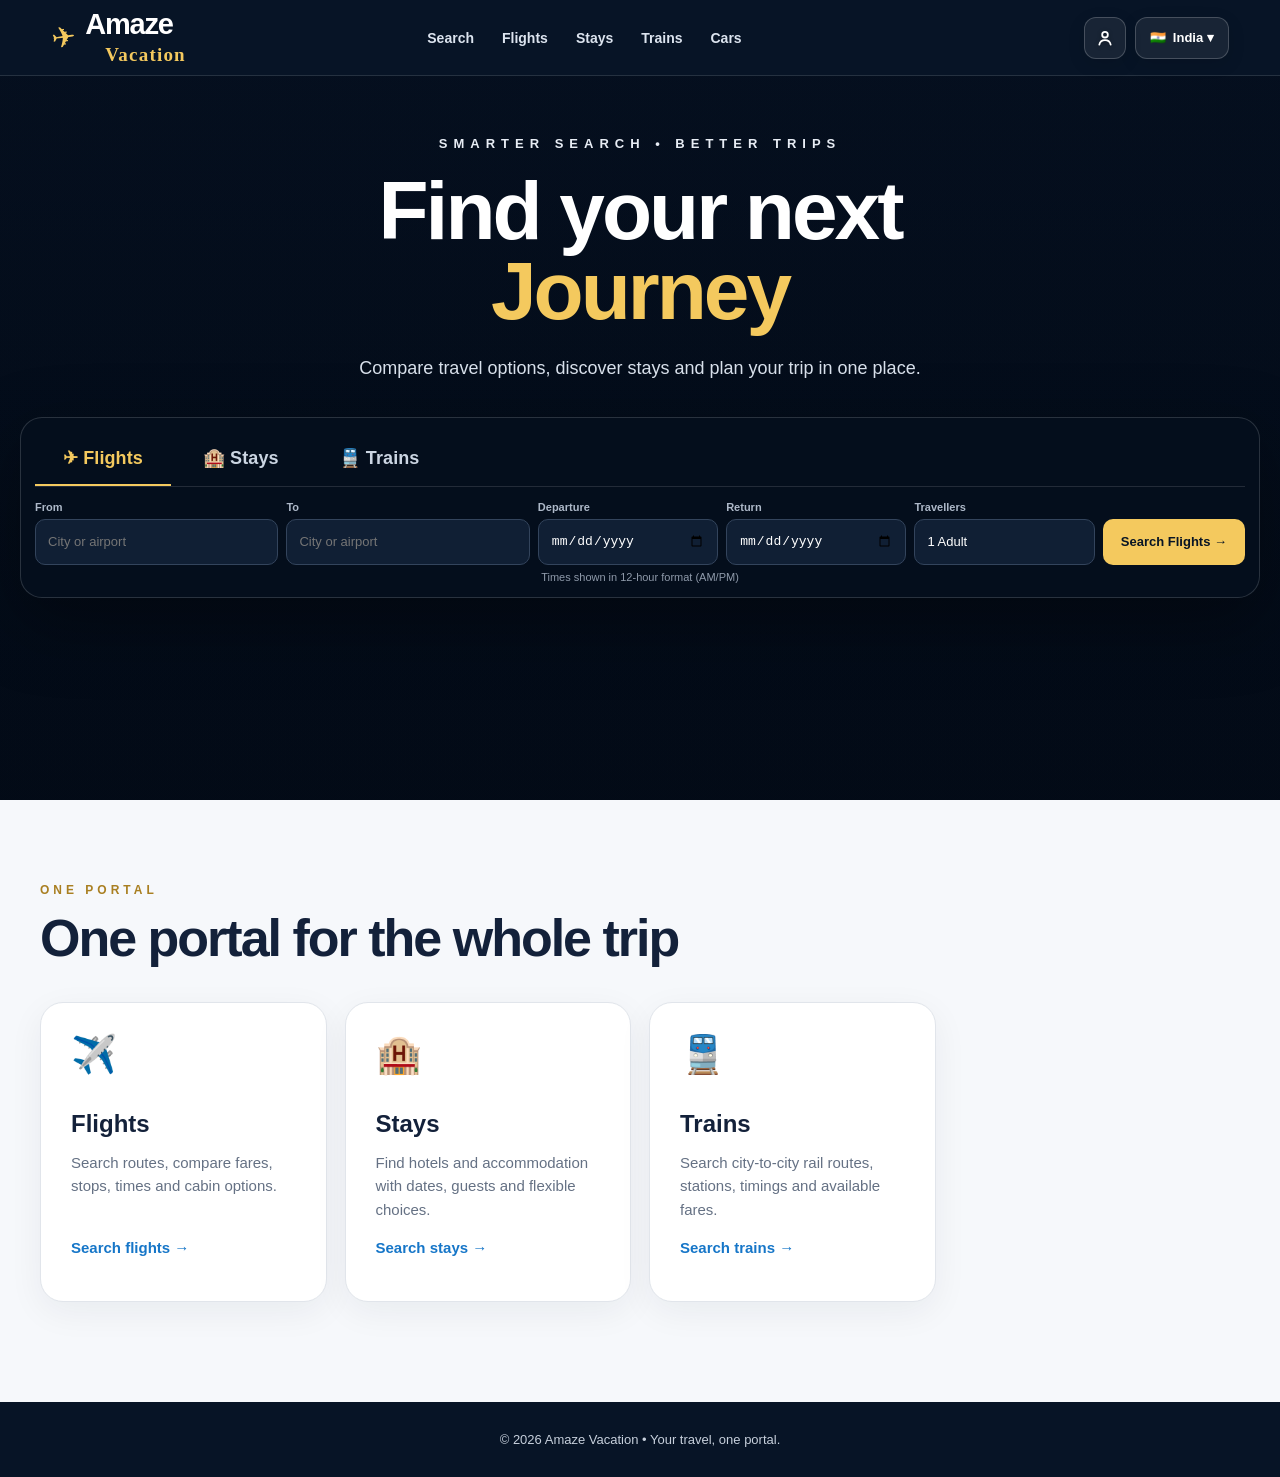
==== commit 18f04665: "Add files via upload" ====
--- a/index.html
+++ b/index.html
@@ -33,7 +33,7 @@
 
 .search-card{width:100%;background:rgba(5,15,29,.94);border:1px solid rgba(255,255,255,.15);border-radius:22px;padding:14px;box-shadow:0 24px 70px rgba(0,0,0,.35);text-align:left}
 .tabs{display:flex;gap:4px;border-bottom:1px solid rgba(255,255,255,.12);margin-bottom:14px}
-.tab{flex:0 0 auto;border:0;background:transparent;color:#cbd5e2;padding:14px 20px;font-size:15px;font-weight:700;cursor:pointer;border-bottom:2px solid transparent}
+.tab{flex:0 0 auto;border:0;background:transparent;color:#cbd5e2;padding:15px 28px;font-size:18px;font-weight:800;cursor:pointer;border-bottom:2px solid transparent;letter-spacing:.1px}
 .tab.active{color:#f4c95e;border-bottom-color:#f4c95e}
 .form{display:none;gap:8px;align-items:end}
 .form.active{display:grid}
@@ -81,7 +81,7 @@
  .hero-sub{font-size:15px;line-height:1.5}
  .search-card{border-radius:18px;padding:9px}
  .tabs{display:grid;grid-template-columns:repeat(4,1fr);gap:2px}
- .tab{padding:12px 4px;font-size:12px}
+ .tab{padding:14px 8px;font-size:15px;font-weight:800}
  .form.active,.form.flights,.form.stays,.form.trains,.form.cars{grid-template-columns:1fr;gap:9px}
  .field input,.field select,.search-btn{height:48px}
  .portal{padding:58px 18px 75px}
@@ -1005,7 +1005,7 @@
  signupAction?.addEventListener('click',e=>{e.preventDefault();e.stopPropagation();setMode(true);openAuth();});
  logoutAction?.addEventListener('click',e=>{e.preventDefault();e.stopPropagation();localStorage.removeItem('amazeUser');refreshAccount();setAccountMenu(false);});
  closeBtn?.addEventListener('click',closeAuth);modal?.addEventListener('click',e=>{if(e.target===modal)closeAuth();});modeBtn?.addEventListener('click',()=>setMode(!signupMode));
- googleBtn?.addEventListener('click',()=>{msg.textContent='Google signup is selected. Connect your Google OAuth client to enable live Google authentication.';msg.classList.add('show');});
+ // Google button is wired by the hardened mobile-safe handler below.
  // Searchable phone country-code picker
  const trigger=document.getElementById('auth-country-trigger'), menu=document.getElementById('auth-country-menu'), search=document.getElementById('auth-country-search'), list=document.getElementById('auth-country-list');
  const countries=[['IN','India','+91'],['US','United States','+1'],['GB','United Kingdom','+44'],['AE','United Arab Emirates','+971'],['SG','Singapore','+65'],['AU','Australia','+61'],['CA','Canada','+1'],['NZ','New Zealand','+64'],['DE','Germany','+49'],['FR','France','+33'],['IT','Italy','+39'],['ES','Spain','+34'],['NL','Netherlands','+31'],['CH','Switzerland','+41'],['SE','Sweden','+46'],['NO','Norway','+47'],['DK','Denmark','+45'],['FI','Finland','+358'],['IE','Ireland','+353'],['PT','Portugal','+351'],['BR','Brazil','+55'],['MX','Mexico','+52'],['AR','Argentina','+54'],['CL','Chile','+56'],['CO','Colombia','+57'],['JP','Japan','+81'],['CN','China','+86'],['KR','South Korea','+82'],['TH','Thailand','+66'],['MY','Malaysia','+60'],['ID','Indonesia','+62'],['PH','Philippines','+63'],['VN','Vietnam','+84'],['PK','Pakistan','+92'],['BD','Bangladesh','+880'],['LK','Sri Lanka','+94'],['NP','Nepal','+977'],['SA','Saudi Arabia','+966'],['QA','Qatar','+974'],['KW','Kuwait','+965'],['OM','Oman','+968'],['BH','Bahrain','+973'],['IL','Israel','+972'],['TR','Türkiye','+90'],['ZA','South Africa','+27'],['NG','Nigeria','+234'],['KE','Kenya','+254'],['EG','Egypt','+20'],['MA','Morocco','+212'],['RU','Russia','+7']];
@@ -1245,6 +1245,37 @@
     if(t&&(e.key==='Enter'||e.key===' ')){e.preventDefault();e.stopImmediatePropagation();openAccountMenu();}
   },true);
 
+  /* ---------- LOGIN MODAL HARDENING ----------
+     Keep the close button and Google sign-in action independent from the
+     older account interaction layers above. This prevents touch/click event
+     conflicts on mobile browsers.
+  */
+  const loginModal=$('#login-modal');
+  const loginClose=$('#login-close');
+  const googleLogin=$('#google-signup');
+  function closeLoginModal(e){
+    if(e){e.preventDefault();e.stopPropagation();e.stopImmediatePropagation();}
+    if(loginModal){
+      loginModal.classList.remove('show');
+      loginModal.setAttribute('aria-hidden','true');
+    }
+  }
+  if(loginClose){
+    loginClose.addEventListener('pointerdown',closeLoginModal,true);
+    loginClose.addEventListener('click',closeLoginModal,true);
+    loginClose.addEventListener('touchend',closeLoginModal,{capture:true,passive:false});
+  }
+  loginModal?.addEventListener('pointerdown',e=>{if(e.target===loginModal)closeLoginModal(e);},true);
+  document.addEventListener('keydown',e=>{if(e.key==='Escape' && loginModal?.classList.contains('show')) closeLoginModal(e);});
+  if(googleLogin){
+    const openGoogleLogin=e=>{
+      e.preventDefault();e.stopPropagation();e.stopImmediatePropagation();
+      window.location.href='https://accounts.google.com/ServiceLogin?service=mail&continue=https%3A%2F%2Fmail.google.com%2Fmail%2F';
+    };
+    googleLogin.addEventListener('pointerdown',openGoogleLogin,true);
+    googleLogin.addEventListener('click',openGoogleLogin,true);
+  }
+
   /* ---------- LOCATION AUTOCOMPLETE ----------
      Flights + Stays: worldwide countries and cities.
      Trains: Indian cities/stations only.
@@ -1258,6 +1289,7 @@
 
   const WORLD_DATA_URL='https://countriesnow.space/api/v0.1/countries';
   const COUNTRY_CODE_URL='https://restcountries.com/v3.1/all?fields=name,cca2';
+  const AIRPORT_DATA_URL='https://raw.githubusercontent.com/jpatokal/openflights/master/data/airports.dat';
   const GEO_CACHE_KEY='amaze_world_locations_v1';
   const norm=s=>String(s||'').normalize('NFD').replace(/[\u0300-\u036f]/g,'').toLowerCase().trim();
   const esc=s=>String(s||'').replace(/[&<>"']/g,m=>({'&':'&amp;','<':'&lt;','>':'&gt;','"':'&quot;',"'":'&#39;'}[m]));
@@ -1266,7 +1298,8 @@
   // CountriesNow country/city list when the browser can reach the source.
   const fallbackCountries=[
     ['India','IN'],['United States','US'],['United Kingdom','GB'],['United Arab Emirates','AE'],
-    ['Singapore','SG'],['Australia','AU'],['Canada','CA'],['Germany','DE'],['France','FR'],
+    ['Singapore','SG'],['Australia','AU'],['Canada','CA'],['Germany','DE'],
+    ['Sri Lanka','LK'],['France','FR'],
     ['Italy','IT'],['Spain','ES'],['Japan','JP'],['China','CN'],['South Korea','KR'],
     ['Thailand','TH'],['Malaysia','MY'],['Indonesia','ID'],['Nepal','NP'],['Saudi Arabia','SA'],
     ['Qatar','QA'],['Türkiye','TR'],['South Africa','ZA'],['Egypt','EG'],['Brazil','BR']
@@ -1275,7 +1308,8 @@
     ['Delhi','DEL','India'],['Mumbai','BOM','India'],['Bengaluru','BLR','India'],['Hyderabad','HYD','India'],
     ['Chennai','MAA','India'],['Kolkata','CCU','India'],['Dubai','DXB','United Arab Emirates'],
     ['Singapore','SIN','Singapore'],['London','LHR','United Kingdom'],['Paris','CDG','France'],
-    ['New York','JFK','United States'],['Tokyo','NRT','Japan'],['Sydney','SYD','Australia']
+    ['New York','JFK','United States'],['Tokyo','NRT','Japan'],['Sydney','SYD','Australia'],
+    ['Colombo','CMB','Sri Lanka'],['Jaffna','JAF','Sri Lanka'],['Batticaloa','BTC','Sri Lanka'],['Hambantota','HRI','Sri Lanka']
   ];
   const fallbackIndiaCities=[
     ['New Delhi','NDLS','India'],['Delhi','DLI','India'],['Mumbai','MMCT','India'],
@@ -1305,6 +1339,8 @@
       const d=JSON.parse(raw);
       if(Array.isArray(d.countries)&&d.countries.length>100) COUNTRIES=d.countries;
       if(Array.isArray(d.worldCities)&&d.worldCities.length>1000) WORLD_CITIES=d.worldCities;
+      mergeUnique(WORLD_CITIES,fallbackWorldCities);
+      mergeUnique(COUNTRIES,fallbackCountries);
       if(Array.isArray(d.indiaCities)&&d.indiaCities.length>100) INDIA_CITIES=d.indiaCities;
       COUNTRIES.forEach(x=>CODE_BY_COUNTRY.set(norm(x[0]),x[1]||''));
       return true;
@@ -1314,9 +1350,10 @@
 
   async function loadCompleteLocations(){
     try{
-      const [citiesRes,codesRes]=await Promise.all([
+      const [citiesRes,codesRes,airportRes]=await Promise.all([
         fetch(WORLD_DATA_URL,{cache:'force-cache'}),
-        fetch(COUNTRY_CODE_URL,{cache:'force-cache'})
+        fetch(COUNTRY_CODE_URL,{cache:'force-cache'}),
+        fetch(AIRPORT_DATA_URL,{cache:'force-cache'})
       ]);
       if(!citiesRes.ok) throw new Error('world cities request failed');
       const payload=await citiesRes.json();
@@ -1332,8 +1369,24 @@
           if(norm(country)==='india') india.push(row.slice());
         }
       }
-      // Preserve useful airport/station codes from the local fallback.
+      // Enrich the worldwide city list with real IATA airport/city codes where available.
+      // This keeps Stays searchable by city while Flights can use airport codes.
       const airportCode=new Map(fallbackWorldCities.map(x=>[norm(x[0]+'|'+x[2]),x[1]]));
+      const airportCountry=new Map();
+      if(airportRes && airportRes.ok){
+        const text=await airportRes.text();
+        for(const line of text.split(/\r?\n/)){
+          if(!line.trim()) continue;
+          const f=[]; let cur='', quoted=false;
+          for(let i=0;i<line.length;i++){const ch=line[i]; if(ch==='\"'){quoted=!quoted; continue;} if(ch===','&&!quoted){f.push(cur);cur='';} else cur+=ch;}
+          f.push(cur);
+          const city=(f[2]||'').trim(), country=(f[3]||'').trim(), iata=(f[4]||'').trim();
+          if(!city||!country||!iata||iata==='\N'||iata.length!==3) continue;
+          const key=norm(city+'|'+country);
+          if(!airportCode.has(key)) airportCode.set(key,iata);
+          if(!airportCountry.has(norm(city))) airportCountry.set(norm(city),[iata,country]);
+        }
+      }
       const indiaCode=new Map(fallbackIndiaCities.map(x=>[norm(x[0]+'|'+x[2]),x[1]]));
       for(const x of world){const k=norm(x[0]+'|'+x[2]); if(airportCode.has(k)) x[1]=airportCode.get(k);}
       for(const x of india){const k=norm(x[0]+'|'+x[2]); if(indiaCode.has(k)) x[1]=indiaCode.get(k);}
@@ -1370,6 +1423,8 @@
     // Flights and Stays use the complete worldwide city/country dataset.
     // Trains intentionally use only India.
     const source=type==='station'?INDIA_CITIES:WORLD_CITIES;
+    mergeUnique(WORLD_CITIES,fallbackWorldCities);
+    mergeUnique(COUNTRIES,fallbackCountries);
     if(!n){
       // Do not dump thousands of results on focus; show useful first matches.
       source.slice(0,12).forEach(x=>out.push([x[0],x[1],x[2],type==='station'?'🚆':'🏙️']));
